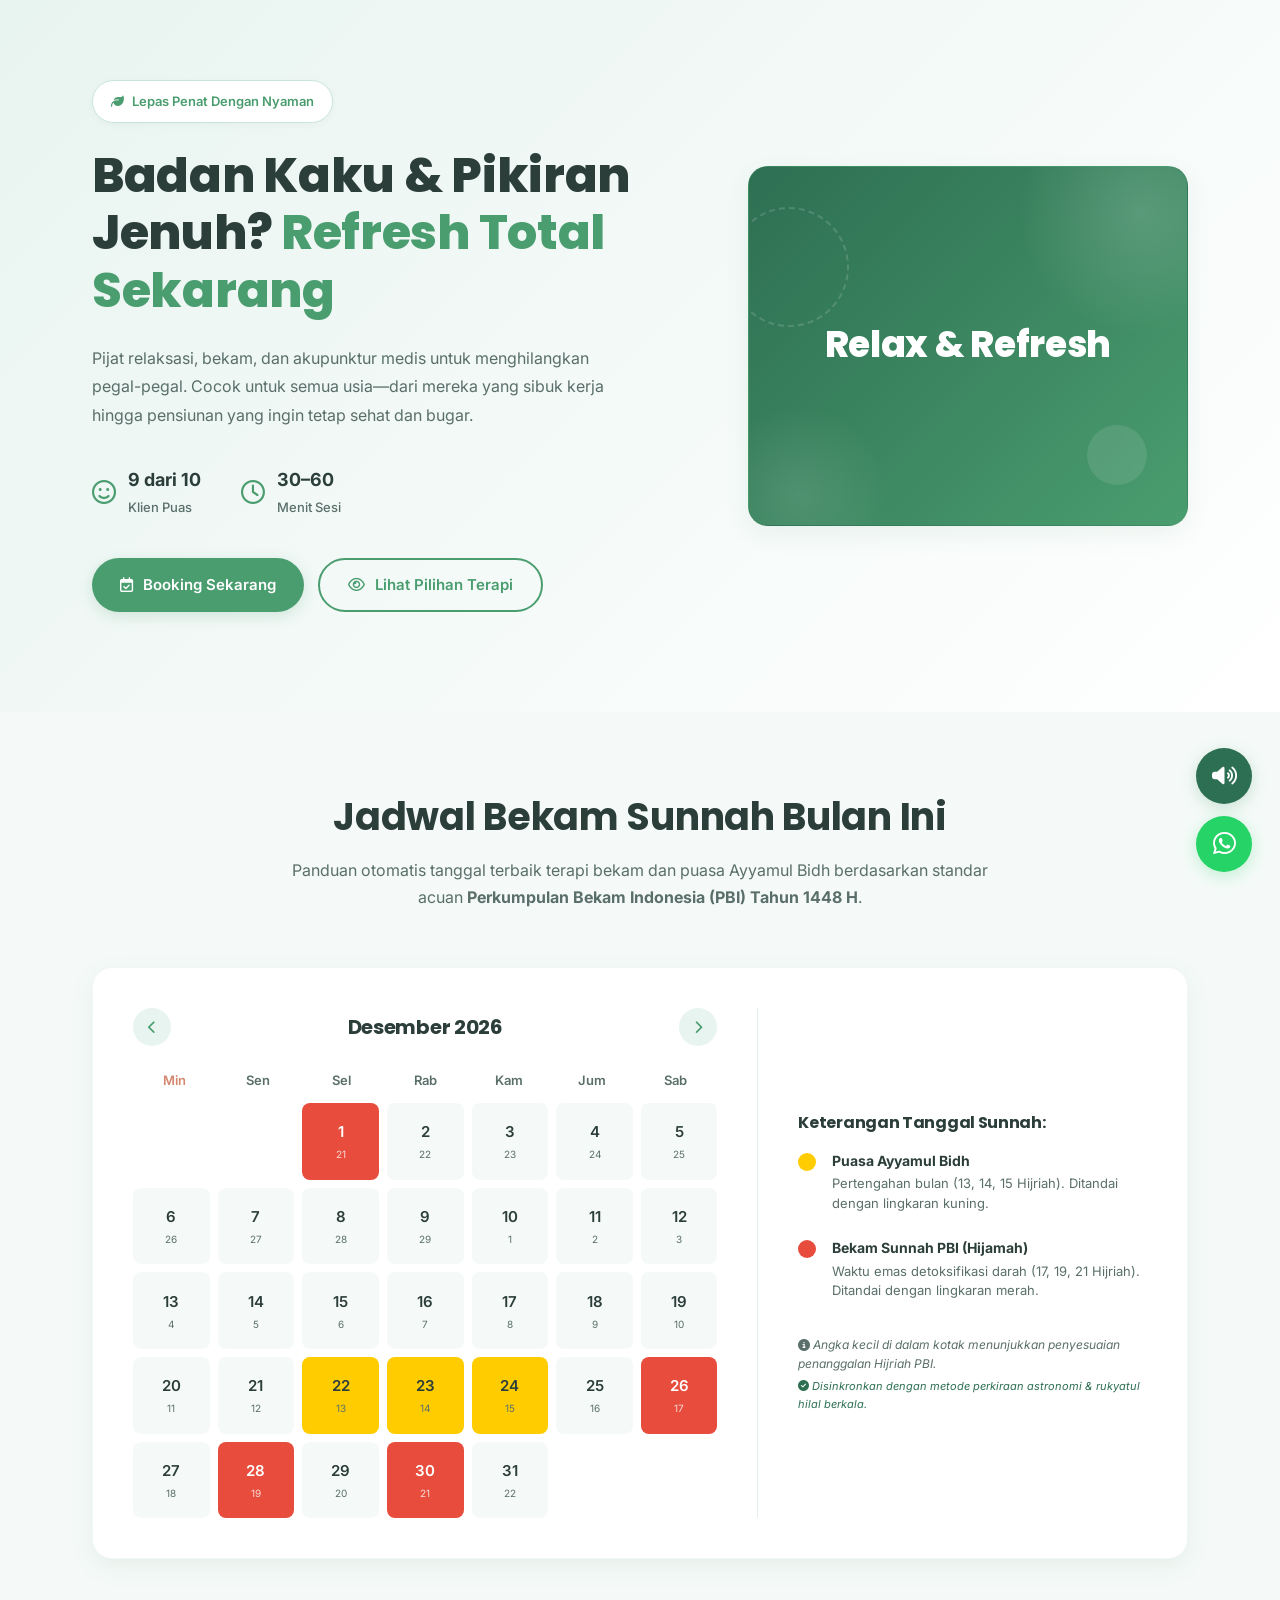
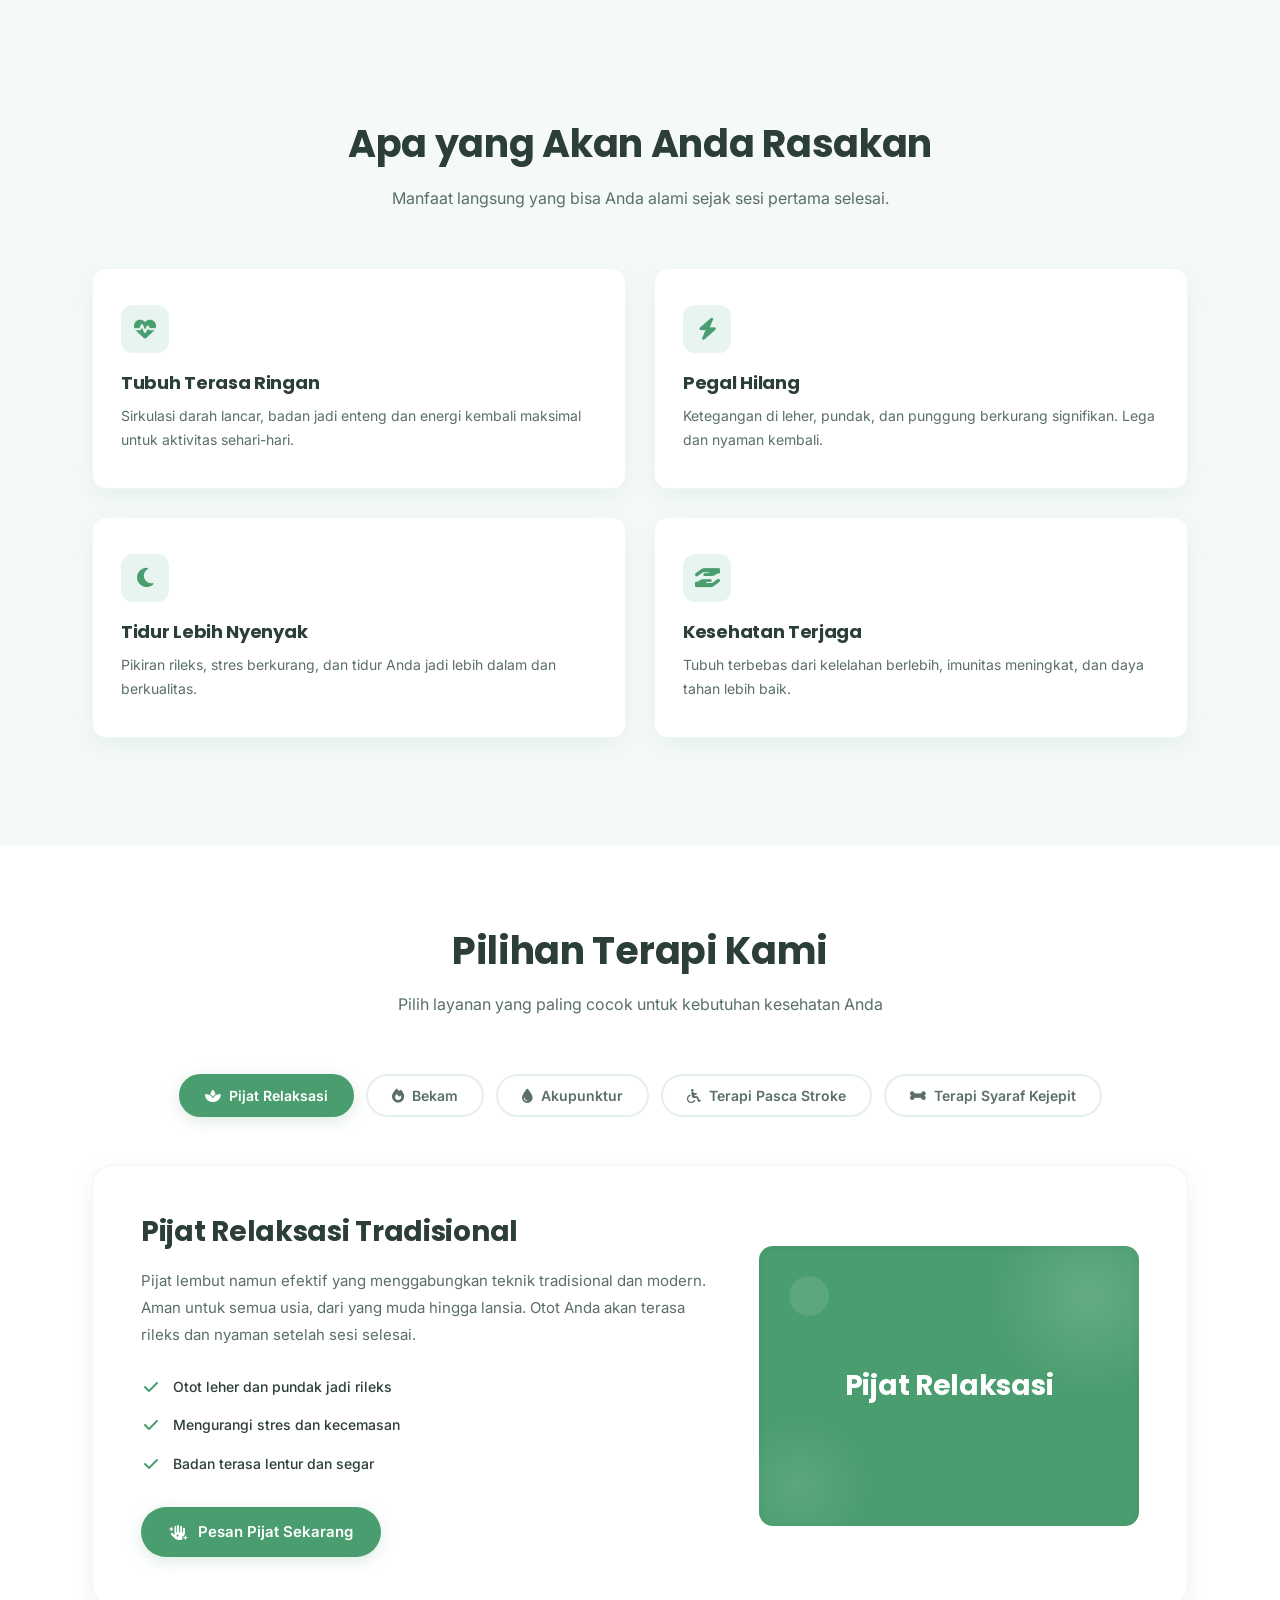
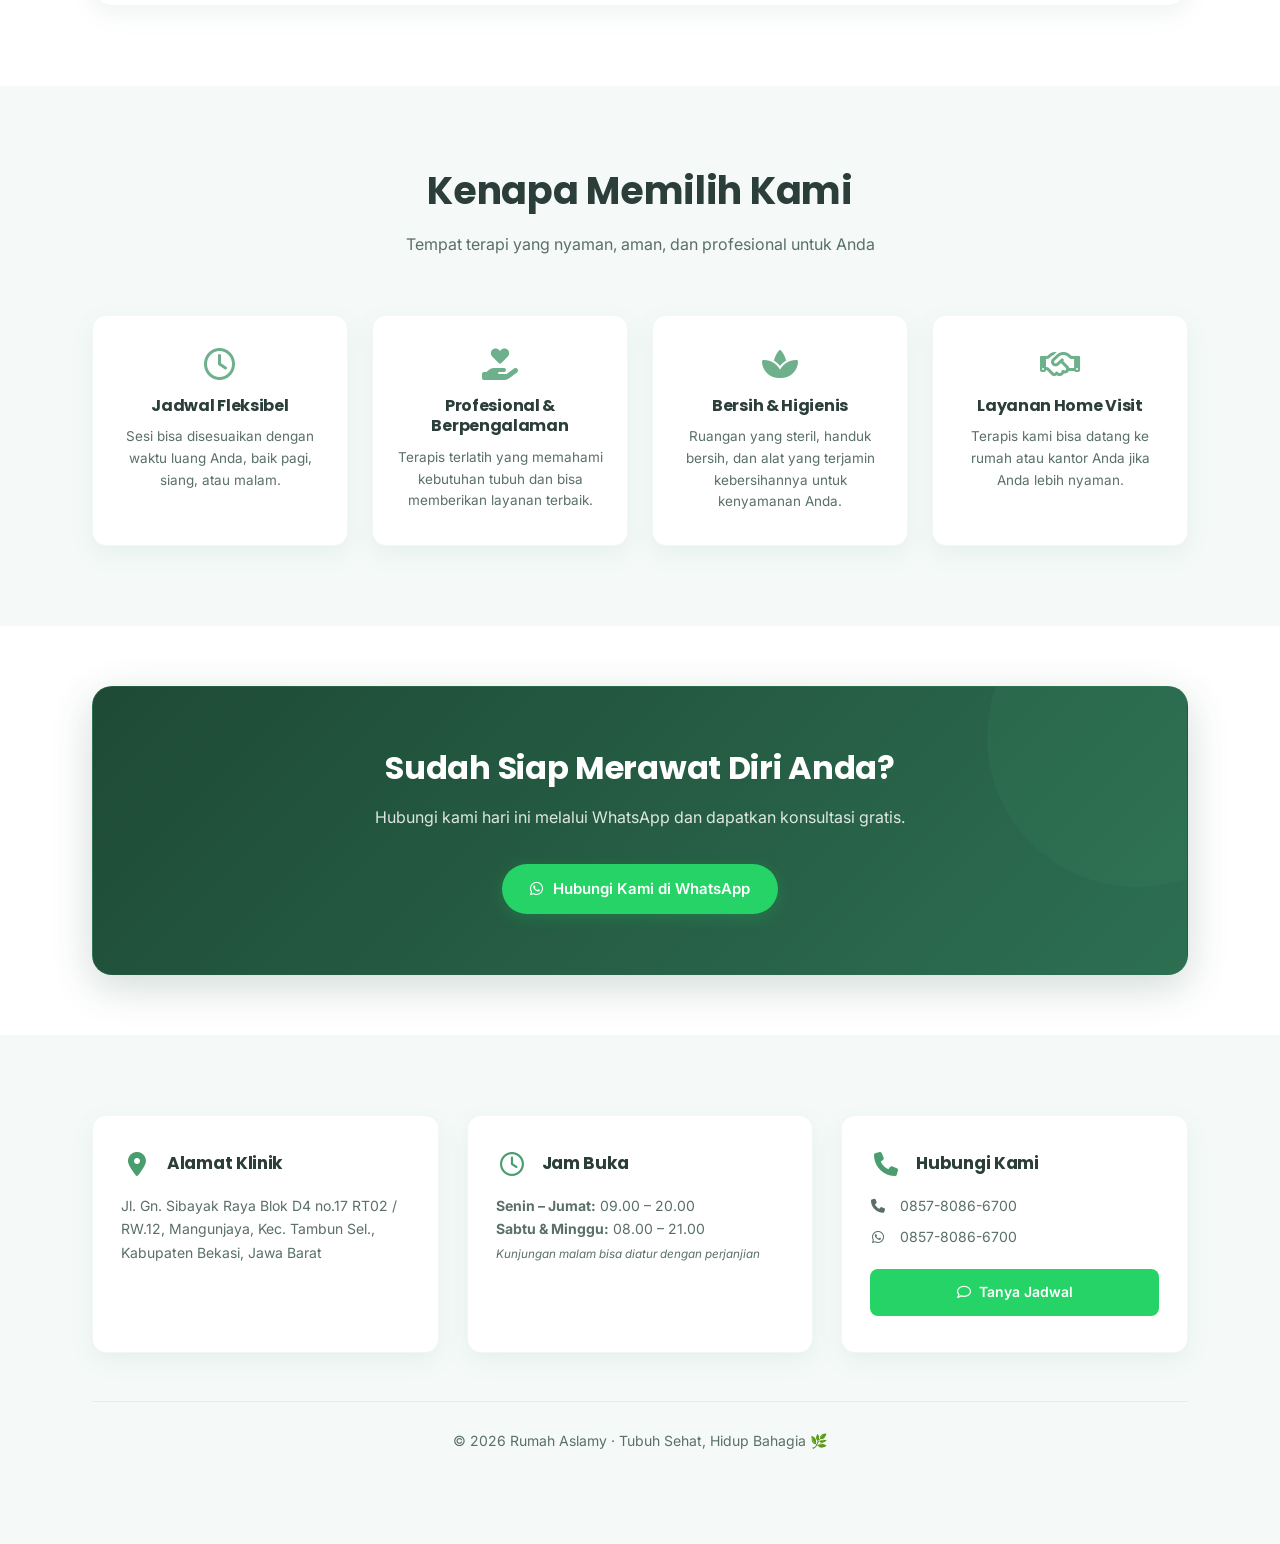
==== home.html @ 6a012b53 "Commit" ====
<!DOCTYPE html>
<html lang="id">
<head>
    <meta charset="UTF-8" />
    <meta name="viewport" content="width=device-width, initial-scale=1.0" />
    <title>Rumah Aslamy</title>
    <link rel="icon" type="image/jpeg" href="image.jpg" sizes="192x192">
    
    <!-- Google Fonts & Font Awesome -->
    <link rel="preconnect" href="https://fonts.googleapis.com" />
    <link rel="preconnect" href="https://fonts.gstatic.com" crossorigin />
    <link href="https://fonts.googleapis.com/css2?family=Inter:wght@300;400;500;600;700&family=Poppins:wght@600;700;800&display=swap" rel="stylesheet" />
    <link rel="stylesheet" href="https://cdnjs.cloudflare.com/ajax/libs/font-awesome/6.4.0/css/all.min.css" />
    
    <!-- Custom CSS -->
    <link rel="stylesheet" href="style.css" />
</head>
<body>

    <!-- ======== HERO ======== -->
    <section class="hero">
        <div class="container hero-grid">
            <div class="hero-content">
                <div class="hero-badge">
                    <i class="fa-solid fa-leaf"></i> Lepas Penat Dengan Nyaman
                </div>
                <h1>Badan Kaku & Pikiran Jenuh? <span>Refresh Total Sekarang</span></h1>
                <p>Pijat relaksasi, bekam, dan akupunktur medis untuk menghilangkan pegal-pegal. Cocok untuk semua usia—dari mereka yang sibuk kerja hingga pensiunan yang ingin tetap sehat dan bugar.</p>

                <div class="hero-stats">
                    <div class="stat-item">
                        <i class="fa-regular fa-face-smile"></i>
                        <div class="stat-text"><strong>9 dari 10</strong> Klien Puas</div>
                    </div>
                    <div class="stat-item">
                        <i class="fa-regular fa-clock"></i>
                        <div class="stat-text"><strong>30–60</strong> Menit Sesi</div>
                    </div>
                </div>

                <div class="hero-actions">
                    <a href="#booking" class="btn btn-primary"><i class="fa-regular fa-calendar-check"></i> Booking Sekarang</a>
                    <a href="#terapi" class="btn btn-outline"><i class="fa-regular fa-eye"></i> Lihat Pilihan Terapi</a>
                </div>
            </div>
            <div class="hero-visual">
                <!-- Corak Bulatan Mulus Animated -->
                <div class="circle-decor circle-1"></div>
                <div class="circle-decor circle-2"></div>
                <div class="circle-decor circle-3"></div>
                <div class="circle-decor circle-4"></div>
                
                <h3>Relax & Refresh</h3>
            </div>
        </div>
    </section>

    <!-- ======== JADWAL BEKAM SUNNAH (RESMI PBI) ======== -->
    <section class="section-padding section-light" id="jadwal-bekam">
        <div class="container">
            <div class="section-header">
                <h2>Jadwal Bekam Sunnah Bulan Ini</h2>
                <p>Panduan otomatis tanggal terbaik terapi bekam dan puasa Ayyamul Bidh berdasarkan standar acuan <strong>Perkumpulan Bekam Indonesia (PBI) Tahun 1448 H</strong>.</p>
            </div>
            
            <div class="calendar-wrapper">
                <!-- Box Kalender -->
                <div class="calendar-card">
                    <div class="calendar-header">
                        <button id="prev-month" class="calendar-btn"><i class="fa-solid fa-chevron-left"></i></button>
                        <h3 id="calendar-month-year">Januari 2026</h3>
                        <button id="next-month" class="calendar-btn"><i class="fa-solid fa-chevron-right"></i></button>
                    </div>
                    <div class="calendar-weekdays">
                        <div>Min</div><div>Sen</div><div>Sel</div><div>Rab</div><div>Kam</div><div>Jum</div><div>Sab</div>
                    </div>
                    <div class="calendar-days" id="calendar-days-grid"></div>
                </div>

                <!-- Box Keterangan / Legenda -->
                <div class="calendar-legend">
                    <h4>Keterangan Tanggal Sunnah:</h4>
                    <div class="legend-item">
                        <span class="dot dot-puasa"></span>
                        <div>
                            <strong>Puasa Ayyamul Bidh</strong>
                            <p>Pertengahan bulan (13, 14, 15 Hijriah). Ditandai dengan lingkaran kuning.</p>
                        </div>
                    </div>
                    <div class="legend-item">
                        <span class="dot dot-bekam"></span>
                        <div>
                            <strong>Bekam Sunnah PBI (Hijamah)</strong>
                            <p>Waktu emas detoksifikasi darah (17, 19, 21 Hijriah). Ditandai dengan lingkaran merah.</p>
                        </div>
                    </div>
                    <div class="legend-note">
                        <p><i class="fa-solid fa-info-circle"></i> Angka kecil di dalam kotak menunjukkan penyesuaian penanggalan Hijriah PBI.</p>
                        <p style="margin-top: 5px; font-size: 11px; color: var(--green-dark);"><i class="fa-solid fa-circle-check"></i> Disinkronkan dengan metode perkiraan astronomi & rukyatul hilal berkala.</p>
                    </div>
                </div>
            </div>
        </div>
    </section>

    <!-- ======== MANFAAT ======== -->
    <section class="section-padding section-light">
        <div class="container">
            <div class="section-header">
                <h2>Apa yang Akan Anda Rasakan</h2>
                <p>Manfaat langsung yang bisa Anda alami sejak sesi pertama selesai.</p>
            </div>

            <div class="manfaat-grid">
                <div class="manfaat-card">
                    <div class="manfaat-icon"><i class="fa-solid fa-heart-pulse"></i></div>
                    <h3>Tubuh Terasa Ringan</h3>
                    <p>Sirkulasi darah lancar, badan jadi enteng dan energi kembali maksimal untuk aktivitas sehari-hari.</p>
                </div>
                <div class="manfaat-card">
                    <div class="manfaat-icon"><i class="fa-solid fa-bolt"></i></div>
                    <h3>Pegal Hilang</h3>
                    <p>Ketegangan di leher, pundak, dan punggung berkurang signifikan. Lega dan nyaman kembali.</p>
                </div>
                <div class="manfaat-card">
                    <div class="manfaat-icon"><i class="fa-solid fa-moon"></i></div>
                    <h3>Tidur Lebih Nyenyak</h3>
                    <p>Pikiran rileks, stres berkurang, dan tidur Anda jadi lebih dalam dan berkualitas.</p>
                </div>
                <div class="manfaat-card">
                    <div class="manfaat-icon"><i class="fa-solid fa-hand-holding-hand"></i></div>
                    <h3>Kesehatan Terjaga</h3>
                    <p>Tubuh terbebas dari kelelahan berlebih, imunitas meningkat, dan daya tahan lebih baik.</p>
                </div>
            </div>
        </div>
    </section>

    <!-- ======== TERAPI ANDALAN ======== -->
    <section class="section-padding" id="terapi">
        <div class="container">
            <div class="section-header">
                <h2>Pilihan Terapi Kami</h2>
                <p>Pilih layanan yang paling cocok untuk kebutuhan kesehatan Anda</p>
            </div>

            <div class="terapi-tabs">
                <button class="tab-btn active" onclick="switchTab('pijat', this)"><i class="fa-solid fa-spa"></i> Pijat Relaksasi</button>
                <button class="tab-btn" onclick="switchTab('bekam', this)"><i class="fa-solid fa-fire"></i> Bekam</button>
                <button class="tab-btn" onclick="switchTab('akupunktur', this)"><i class="fa-solid fa-droplet"></i> Akupunktur</button>
                <button class="tab-btn" onclick="switchTab('stroke', this)"><i class="fa-solid fa-wheelchair"></i> Terapi Pasca Stroke</button>
                <button class="tab-btn" onclick="switchTab('syaraf', this)"><i class="fa-solid fa-bone"></i> Terapi Syaraf Kejepit</button>
            </div>

            <div class="terapi-display">
                <div class="terapi-info">
                    <h3 id="tab-title">Pijat Relaksasi Tradisional</h3>
                    <p id="tab-desc">Pijat lembut namun efektif yang menggabungkan teknik tradisional dan modern. Aman untuk semua usia, dari yang muda hingga lansia. Otot Anda akan terasa rileks dan nyaman setelah sesi selesai.</p>
                    <ul class="terapi-list" id="tab-checklist"></ul>
                    <a href="#booking" class="btn btn-primary" id="tab-btn-action">
                        <i id="tab-btn-icon" class="fa-solid fa-hand-sparkles"></i>
                        <span id="tab-btn-text">Pesan Sesi Pijat</span>
                    </a>
                </div>
                <div class="terapi-visual-box" id="tab-visual-box">
                    <!-- Corak Bulatan Mulus Animated -->
                    <div class="circle-decor circle-1" style="width: 200px; height: 200px; top: -50px; right: -50px;"></div>
                    <div class="circle-decor circle-2" style="width: 140px; height: 140px; bottom: -30px; left: -30px;"></div>
                    <div class="circle-decor circle-4" style="width: 40px; height: 40px; top: 30px; left: 30px;"></div>
                    
                    <h4 id="tab-visual-text">Pijat Relaksasi</h4>
                </div>
            </div>
        </div>
    </section>

    <!-- ======== KENAPA WAJIB ======== -->
    <section class="section-padding section-light">
        <div class="container">
            <div class="section-header">
                <h2>Kenapa Memilih Kami</h2>
                <p>Tempat terapi yang nyaman, aman, dan profesional untuk Anda</p>
            </div>
            <div class="why-grid">
                <div class="why-card">
                    <i class="fa-regular fa-clock"></i>
                    <h4>Jadwal Fleksibel</h4>
                    <p>Sesi bisa disesuaikan dengan waktu luang Anda, baik pagi, siang, atau malam.</p>
                </div>
                <div class="why-card">
                    <i class="fa-solid fa-hand-holding-heart"></i>
                    <h4>Profesional & Berpengalaman</h4>
                    <p>Terapis terlatih yang memahami kebutuhan tubuh dan bisa memberikan layanan terbaik.</p>
                </div>
                <div class="why-card">
                    <i class="fa-solid fa-spa"></i>
                    <h4>Bersih & Higienis</h4>
                    <p>Ruangan yang steril, handuk bersih, dan alat yang terjamin kebersihannya untuk kenyamanan Anda.</p>
                </div>
                <div class="why-card">
                    <i class="fa-regular fa-handshake"></i>
                    <h4>Layanan Home Visit</h4>
                    <p>Terapis kami bisa datang ke rumah atau kantor Anda jika Anda lebih nyaman.</p>
                </div>
            </div>
        </div>
    </section>

    <!-- ======== CTA BANNER ======== -->
    <section class="cta-container-block" id="booking">
        <div class="container">
            <div class="cta-banner">
                <h2>Sudah Siap Merawat Diri Anda?</h2>
                <p>Hubungi kami hari ini melalui WhatsApp dan dapatkan konsultasi gratis.</p>
                <a href="https://wa.me/6285780866700" class="btn btn-whatsapp" target="_blank">
                    <i class="fa-brands fa-whatsapp"></i> Hubungi Kami di WhatsApp
                </a>
            </div>
        </div>
    </section>

    <!-- ======== INFO ======== -->
    <section class="info-section">
        <div class="container">
            <div class="info-grid">
                <div class="info-card">
                    <div class="info-card-header">
                        <i class="fa-solid fa-location-dot"></i>
                        <h4>Alamat Klinik</h4>
                    </div>
                    <p>Jl. Gn. Sibayak Raya Blok D4 no.17 RT02 / RW.12, Mangunjaya, Kec. Tambun Sel., Kabupaten Bekasi, Jawa Barat</p>
                </div>
                <div class="info-card">
                    <div class="info-card-header">
                        <i class="fa-regular fa-clock"></i>
                        <h4>Jam Buka</h4>
                    </div>
                    <p><strong>Senin – Jumat:</strong> 09.00 – 20.00<br /><strong>Sabtu & Minggu:</strong> 08.00 – 21.00<br /><small style="font-style: italic;">Kunjungan malam bisa diatur dengan perjanjian</small></p>
                </div>
                <div class="info-card">
                    <div class="info-card-header">
                        <i class="fa-solid fa-phone"></i>
                        <h4>Hubungi Kami</h4>
                    </div>
                    <div class="contact-list">
                        <p class="contact-item"><i class="fa-solid fa-phone"></i> 0857-8086-6700</p>
                        <p class="contact-item"><i class="fa-brands fa-whatsapp"></i> 0857-8086-6700</p>
                    </div>
                    <a href="https://wa.me/6285780866700" class="btn-chat-now" target="_blank">
                        <i class="fa-regular fa-comment"></i> Tanya Jadwal
                    </a>
                </div>
            </div>

            <audio id="spa-backsound" loop autoplay>
                <source src="backsound.mp3" type="audio/mpeg">
                <source src="https://assets.mixkit.co/active_storage/sfx/2568/2568-84.wav" type="audio/wav">
            </audio>

            <button id="music-toggle" class="floating-music playing" aria-label="Matikan Musik Relaksasi">
                <i class="fa-solid fa-volume-high"></i>
            </button>

            <div class="bottom-bar">
                <p>&copy; 2026 Rumah Aslamy · Tubuh Sehat, Hidup Bahagia 🌿</p>
            </div>
        </div>
    </section>

    <!-- Floating WA -->
    <a href="https://wa.me/6285780866700" class="floating-wa" target="_blank" aria-label="Chat WhatsApp">
        <i class="fa-brands fa-whatsapp"></i>
    </a>

    <!-- Custom JS -->
    <script src="script.js"></script>
</body>
</html>
---- style.css ----
/* ===================================================
   TEMA HIJAU NATURAL & SOFT - Rumah Therapy Aslamy
   =================================================== */

* {
    margin: 0;
    padding: 0;
    box-sizing: border-box;
}

:root {
    /* Warna Hijau Natural & Soft */
    --green-primary: #4a9d6f;
    --green-dark: #2d6f52;
    --green-darkest: #1e4a35;
    --green-light: #6fb896;
    --green-lighter: #9fc9b0;
    --green-pale: #c8e6d7;
    --green-bg-soft: #e8f4f0;
    --green-bg-card: #f5faf8;

    /* Netral Natural */
    --white: #ffffff;
    --text-dark: #2c3e3a;
    --text-muted: #5a6f6a;
    --text-light: #ffffff;

    /* Aksen */
    --accent-warm: #d4876e;
    --accent-gold: #c9a960;

    /* Layout */
    --max-width: 1160px;
    --radius-lg: 20px;
    --radius-md: 14px;
    --radius-sm: 8px;
    --shadow: 0 8px 24px rgba(45, 111, 82, 0.08);
    --shadow-hover: 0 12px 36px rgba(45, 111, 82, 0.12);
    --transition: all 0.3s cubic-bezier(0.4, 0, 0.2, 1);
}

body {
    font-family: 'Inter', sans-serif;
    background: var(--white);
    color: var(--text-dark);
    line-height: 1.6;
    -webkit-font-smoothing: antialiased;
    font-size: 15px;
}

h1, h2, h3, h4, h5, h6 {
    font-family: 'Poppins', sans-serif;
    letter-spacing: -0.3px;
    line-height: 1.3;
}

.container {
    width: 100%;
    max-width: var(--max-width);
    margin: 0 auto;
    padding: 0 32px;
}

.section-padding {
    padding: 80px 0;
}

/* --- Tombol Natural --- */
.btn {
    display: inline-flex;
    align-items: center;
    justify-content: center;
    gap: 10px;
    padding: 13px 28px;
    font-weight: 600;
    font-size: 15px;
    border-radius: 60px;
    text-decoration: none;
    transition: var(--transition);
    cursor: pointer;
    border: none;
    letter-spacing: 0px;
    font-family: 'Inter', sans-serif;
}

.btn-primary {
    background: var(--green-primary);
    color: var(--text-light);
    box-shadow: 0 4px 16px rgba(74, 157, 111, 0.20);
}
.btn-primary:hover {
    background: var(--green-dark);
    transform: translateY(-2px);
    box-shadow: 0 6px 24px rgba(74, 157, 111, 0.28);
}

.btn-outline {
    background: transparent;
    color: var(--green-primary);
    border: 2px solid var(--green-primary);
}
.btn-outline:hover {
    background: var(--green-bg-soft);
    transform: translateY(-2px);
}

.btn-whatsapp {
    background: #25D366;
    color: #fff;
    box-shadow: 0 4px 16px rgba(37, 211, 102, 0.20);
}
.btn-whatsapp:hover {
    background: #1ebe57;
    transform: translateY(-2px);
}

/* --- Section header --- */
.section-header {
    text-align: center;
    max-width: 700px;
    margin: 0 auto 56px auto;
}
.section-header h2 {
    font-size: 38px;
    font-weight: 700;
    color: var(--text-dark);
    margin-bottom: 16px;
}
.section-header p {
    color: var(--text-muted);
    font-size: 16px;
    font-weight: 400;
    line-height: 1.7;
}

/* ===================================================
   1. HERO
   =================================================== */
.hero {
    background: linear-gradient(135deg, var(--green-bg-soft) 0%, var(--white) 100%);
    padding: 80px 0 100px 0;
}

.hero-grid {
    display: grid;
    grid-template-columns: 1.15fr 0.85fr;
    gap: 60px;
    align-items: center;
}

.hero-badge {
    display: inline-flex;
    align-items: center;
    gap: 8px;
    background: var(--white);
    color: var(--green-primary);
    padding: 10px 18px;
    border-radius: 50px;
    font-size: 13px;
    font-weight: 600;
    margin-bottom: 24px;
    border: 1.5px solid var(--green-pale);
    box-shadow: 0 2px 8px rgba(0, 0, 0, 0.03);
}

.hero-content h1 {
    font-size: 48px;
    line-height: 1.2;
    color: var(--text-dark);
    font-weight: 800;
    margin-bottom: 24px;
}
.hero-content h1 span {
    color: var(--green-primary);
}

.hero-content p {
    font-size: 16px;
    color: var(--text-muted);
    margin-bottom: 36px;
    font-weight: 400;
    max-width: 540px;
    line-height: 1.8;
}

.hero-stats {
    display: flex;
    gap: 40px;
    margin-bottom: 40px;
}
.stat-item {
    display: flex;
    align-items: center;
    gap: 12px;
}
.stat-item i {
    color: var(--green-primary);
    font-size: 24px;
}
.stat-text {
    font-size: 13px;
    font-weight: 500;
    color: var(--text-muted);
}
.stat-text strong {
    display: block;
    font-size: 18px;
    color: var(--text-dark);
    font-weight: 700;
    margin-bottom: 2px;
}

.hero-actions {
    display: flex;
    gap: 14px;
    flex-wrap: wrap;
}

.hero-visual {
    background: linear-gradient(135deg, var(--green-dark) 0%, var(--green-primary) 100%);
    border-radius: var(--radius-lg);
    height: 360px;
    display: flex;
    align-items: center;
    justify-content: center;
    box-shadow: var(--shadow);
    border: 1px solid rgba(74, 157, 111, 0.15);
    transition: var(--transition);
    position: relative;
    overflow: hidden;
}

/* Decorative Circles */
.circle-decor {
    position: absolute;
    border-radius: 50%;
    z-index: 1;
}

.circle-1 {
    width: 250px;
    height: 250px;
    top: -80px;
    right: -80px;
    background: radial-gradient(circle, rgba(255,255,255,0.15) 0%, rgba(255,255,255,0) 70%);
    animation: float 6s ease-in-out infinite;
    pointer-events: none;
}

.circle-2 {
    width: 180px;
    height: 180px;
    bottom: -60px;
    left: -40px;
    background: radial-gradient(circle, rgba(255,255,255,0.1) 0%, rgba(255,255,255,0) 70%);
    animation: float 8s ease-in-out infinite reverse;
    pointer-events: none;
}

.circle-3 {
    width: 120px;
    height: 120px;
    top: 40px;
    left: -20px;
    border: 2px dashed rgba(255, 255, 255, 0.15);
    background: transparent;
    animation: spin 15s linear infinite;
    pointer-events: none;
}

.circle-4 {
    width: 60px;
    height: 60px;
    bottom: 40px;
    right: 40px;
    background: rgba(255, 255, 255, 0.1);
    backdrop-filter: blur(4px);
    animation: pulse 4s ease-in-out infinite;
    pointer-events: none;
}

@keyframes float {
    0% { transform: translateY(0) translateX(0); }
    50% { transform: translateY(-15px) translateX(10px); }
    100% { transform: translateY(0) translateX(0); }
}

@keyframes spin {
    100% { transform: rotate(360deg); }
}

@keyframes pulse {
    0% { transform: scale(1); opacity: 0.8; }
    50% { transform: scale(1.2); opacity: 0.4; }
    100% { transform: scale(1); opacity: 0.8; }
}

.hero-visual:hover {
    box-shadow: var(--shadow-hover);
    transform: translateY(-4px);
}
.hero-visual h3 {
    font-size: 36px;
    color: var(--text-light);
    font-weight: 800;
    position: relative;
    text-align: center;
    z-index: 2;
}

/* ===================================================
   2. MANFAAT
   =================================================== */
.section-light {
    background: var(--green-bg-card);
}

.manfaat-grid {
    display: grid;
    grid-template-columns: repeat(2, 1fr);
    gap: 28px;
    margin-bottom: 28px;
}

.manfaat-card {
    background: var(--white);
    padding: 36px 28px;
    border-radius: var(--radius-md);
    box-shadow: var(--shadow);
    border: 1px solid rgba(74, 157, 111, 0.08);
    transition: var(--transition);
}
.manfaat-card:hover {
    transform: translateY(-4px);
    box-shadow: var(--shadow-hover);
    border-color: var(--green-pale);
}

.manfaat-icon {
    width: 48px;
    height: 48px;
    background: var(--green-bg-soft);
    color: var(--green-primary);
    border-radius: 12px;
    margin-bottom: 18px;
    display: flex;
    align-items: center;
    justify-content: center;
    font-size: 22px;
    transition: var(--transition);
}
.manfaat-card:hover .manfaat-icon {
    background: var(--green-primary);
    color: #fff;
    transform: scale(1.08);
}

.manfaat-card h3 {
    font-size: 18px;
    color: var(--text-dark);
    margin-bottom: 10px;
    font-weight: 700;
}
.manfaat-card p {
    color: var(--text-muted);
    font-size: 14px;
    line-height: 1.7;
    font-weight: 400;
}

/* ===================================================
   3. TERAPI ANDALAN
   =================================================== */
.terapi-tabs {
    display: flex;
    justify-content: center;
    gap: 12px;
    margin-bottom: 48px;
    flex-wrap: wrap;
}

.tab-btn {
    background: var(--white);
    border: 2px solid rgba(74, 157, 111, 0.15);
    padding: 11px 24px;
    border-radius: 50px;
    font-family: 'Inter', sans-serif;
    font-weight: 600;
    font-size: 14px;
    color: var(--text-muted);
    cursor: pointer;
    display: flex;
    align-items: center;
    gap: 8px;
    transition: var(--transition);
}
.tab-btn:hover {
    background: var(--green-bg-soft);
    border-color: var(--green-primary);
    color: var(--green-primary);
}
.tab-btn.active {
    background: var(--green-primary);
    color: #fff;
    border-color: var(--green-primary);
    box-shadow: 0 4px 16px rgba(74, 157, 111, 0.20);
}

.terapi-display {
    background: var(--white);
    border-radius: var(--radius-lg);
    padding: 48px;
    box-shadow: var(--shadow);
    display: grid;
    grid-template-columns: 1.2fr 0.8fr;
    gap: 48px;
    align-items: center;
    border: 1px solid rgba(74, 157, 111, 0.08);
}

.terapi-info h3 {
    font-size: 28px;
    color: var(--text-dark);
    margin-bottom: 16px;
    font-weight: 700;
}
.terapi-info p {
    color: var(--text-muted);
    font-size: 15px;
    margin-bottom: 28px;
    line-height: 1.8;
}

.terapi-list {
    list-style: none;
    margin-bottom: 32px;
}
.terapi-list li {
    font-size: 14px;
    font-weight: 500;
    margin-bottom: 16px;
    display: flex;
    align-items: center;
    gap: 12px;
    color: var(--text-dark);
}
.terapi-list li i {
    color: var(--green-primary);
    font-size: 16px;
    width: 20px;
    text-align: center;
}

.terapi-visual-box {
    background: var(--green-primary);
    border-radius: var(--radius-md);
    height: 280px;
    display: flex;
    align-items: center;
    justify-content: center;
    transition: var(--transition);
    box-shadow: inset 0 2px 8px rgba(0, 0, 0, 0.05);
    position: relative;
    overflow: hidden;
}
.terapi-visual-box h4 {
    font-size: 28px;
    font-weight: 700;
    color: var(--text-light);
    position: relative;
    z-index: 2;
}

/* ===================================================
   4. KENAPA WAJIB
   =================================================== */
.why-grid {
    display: grid;
    grid-template-columns: repeat(4, 1fr);
    gap: 24px;
}

.why-card {
    background: var(--white);
    padding: 32px 24px;
    border-radius: var(--radius-md);
    box-shadow: var(--shadow);
    text-align: center;
    border: 1px solid rgba(74, 157, 111, 0.08);
    transition: var(--transition);
}
.why-card:hover {
    transform: translateY(-4px);
    box-shadow: var(--shadow-hover);
    border-color: var(--green-pale);
}
.why-card i {
    font-size: 32px;
    color: var(--green-primary);
    margin-bottom: 16px;
    display: inline-block;
    opacity: 0.8;
}
.why-card h4 {
    font-size: 16px;
    color: var(--text-dark);
    font-weight: 700;
    margin-bottom: 10px;
}
.why-card p {
    color: var(--text-muted);
    font-size: 13.5px;
    line-height: 1.6;
    font-weight: 400;
}

/* ===================================================
   5. CTA BANNER
   =================================================== */
.cta-container-block {
    padding: 60px 0;
}

.cta-banner {
    background: linear-gradient(135deg, var(--green-darkest) 0%, var(--green-dark) 100%);
    color: var(--text-light);
    border-radius: var(--radius-lg);
    padding: 60px 48px;
    text-align: center;
    box-shadow: 0 12px 40px rgba(30, 74, 53, 0.20);
    position: relative;
    overflow: hidden;
    border: 1px solid rgba(74, 157, 111, 0.15);
}
.cta-banner::before {
    content: '';
    position: absolute;
    top: -100px;
    right: -100px;
    width: 300px;
    height: 300px;
    background: rgba(74, 157, 111, 0.10);
    border-radius: 50%;
    pointer-events: none;
}
.cta-banner h2 {
    font-size: 32px;
    font-weight: 700;
    margin-bottom: 16px;
    position: relative;
}
.cta-banner p {
    color: rgba(255, 255, 255, 0.85);
    max-width: 560px;
    margin: 0 auto 32px auto;
    font-size: 16px;
    position: relative;
    line-height: 1.7;
}

/* ===================================================
   6. INFO & FOOTER
   =================================================== */
.info-section {
    background: var(--green-bg-card);
    padding: 80px 0;
}

.info-grid {
    display: grid;
    grid-template-columns: repeat(3, 1fr);
    gap: 28px;
    margin-bottom: 48px;
}

.info-card {
    background: var(--white);
    padding: 36px 28px;
    border-radius: var(--radius-md);
    box-shadow: var(--shadow);
    border: 1px solid rgba(74, 157, 111, 0.08);
    transition: var(--transition);
}
.info-card:hover {
    box-shadow: var(--shadow-hover);
    transform: translateY(-2px);
}

.info-card-header {
    display: flex;
    align-items: center;
    gap: 14px;
    margin-bottom: 18px;
}
.info-card-header i {
    font-size: 24px;
    color: var(--green-primary);
    width: 32px;
    text-align: center;
}
.info-card-header h4 {
    font-size: 17px;
    color: var(--text-dark);
    font-weight: 700;
}
.info-card p {
    color: var(--text-muted);
    font-size: 14px;
    line-height: 1.7;
    font-weight: 400;
}

.contact-list {
    margin-bottom: 20px;
}
.contact-item {
    display: block;
    font-size: 14px;
    font-weight: 500;
    color: var(--text-dark);
    margin-bottom: 8px;
}
.contact-item i {
    margin-right: 10px;
    font-size: 14px;
    width: 16px;
    text-align: center;
}

.btn-chat-now {
    background: #25D366;
    color: #fff;
    width: 100%;
    padding: 12px;
    font-size: 14px;
    font-weight: 600;
    border-radius: var(--radius-sm);
    border: none;
    transition: var(--transition);
    display: inline-flex;
    align-items: center;
    justify-content: center;
    gap: 8px;
    text-decoration: none;
}
.btn-chat-now:hover {
    background: #1ebe57;
    transform: translateY(-2px);
}

.bottom-bar {
    text-align: center;
    padding: 28px 0 12px;
    border-top: 1px solid rgba(74, 157, 111, 0.10);
    font-size: 14px;
    color: var(--text-muted);
    font-weight: 400;
}

/* Floating Elements */
.floating-wa {
    position: fixed;
    bottom: 28px;
    right: 28px;
    background: #25D366;
    color: #fff;
    width: 56px;
    height: 56px;
    border-radius: 50%;
    display: flex;
    align-items: center;
    justify-content: center;
    font-size: 26px;
    box-shadow: 0 4px 16px rgba(37, 211, 102, 0.25);
    z-index: 999;
    text-decoration: none;
    transition: var(--transition);
}
.floating-wa:hover {
    transform: scale(1.1);
    box-shadow: 0 6px 24px rgba(37, 211, 102, 0.35);
}

.floating-music {
    position: fixed;
    bottom: 96px; 
    right: 28px;
    background: var(--green-primary);
    color: var(--white);
    width: 56px;
    height: 56px;
    border-radius: 50%;
    display: flex;
    align-items: center;
    justify-content: center;
    font-size: 20px;
    box-shadow: 0 4px 16px rgba(74, 157, 111, 0.25);
    z-index: 999;
    border: none;
    cursor: pointer;
    transition: var(--transition);
}
.floating-music:hover {
    transform: scale(1.1);
    background: var(--green-dark);
    box-shadow: 0 6px 24px rgba(45, 111, 82, 0.35);
}
.floating-music.playing {
    animation: pulse-music 2s infinite;
    background: var(--green-dark);
}

@keyframes pulse-music {
    0% { box-shadow: 0 0 0 0 rgba(74, 157, 111, 0.5); }
    70% { box-shadow: 0 0 0 15px rgba(74, 157, 111, 0); }
    100% { box-shadow: 0 0 0 0 rgba(74, 157, 111, 0); }
}

/* ===================================================
   8. STYLING KALENDER BEKAM DINAMIS
   =================================================== */
.calendar-wrapper {
    background: var(--white);
    border-radius: var(--radius-lg);
    padding: 40px;
    box-shadow: var(--shadow);
    border: 1px solid rgba(74, 157, 111, 0.08);
    display: grid;
    grid-template-columns: 1.2fr 0.8fr;
    gap: 40px;
    margin-top: 20px;
}

.calendar-header {
    display: flex;
    justify-content: space-between;
    align-items: center;
    margin-bottom: 24px;
}
.calendar-header h3 {
    font-size: 20px;
    font-weight: 700;
    color: var(--text-dark);
}

.calendar-btn {
    background: var(--green-bg-soft);
    color: var(--green-primary);
    border: none;
    width: 38px;
    height: 38px;
    border-radius: 50%;
    cursor: pointer;
    transition: var(--transition);
}
.calendar-btn:hover {
    background: var(--green-primary);
    color: var(--white);
}

.calendar-weekdays {
    display: grid;
    grid-template-columns: repeat(7, 1fr);
    text-align: center;
    font-weight: 600;
    color: var(--text-muted);
    font-size: 13px;
    margin-bottom: 12px;
}
.calendar-weekdays div:first-child {
    color: var(--accent-warm);
}

.calendar-days {
    display: grid;
    grid-template-columns: repeat(7, 1fr);
    gap: 8px;
}

.calendar-day-box {
    aspect-ratio: 1;
    display: flex;
    flex-direction: column;
    justify-content: center;
    align-items: center;
    border-radius: var(--radius-sm);
    font-size: 15px;
    font-weight: 600;
    background: var(--green-bg-card);
    color: var(--text-dark);
    position: relative;
    transition: var(--transition);
}
.calendar-day-box .hijri-num {
    font-size: 10px;
    font-weight: 400;
    color: var(--text-muted);
    margin-top: 2px;
}
.calendar-day-box.empty {
    background: transparent;
}

/* Penanda Warna Bulatan */
.calendar-day-box.status-puasa {
    background: #FFCC00 !important;
    color: #2c3e3a !important;
}
.calendar-day-box.status-puasa .hijri-num {
    color: #5a6f6a !important;
}

.calendar-day-box.status-bekam {
    background: #E74C3C !important;
    color: var(--white) !important;
}
.calendar-day-box.status-bekam .hijri-num {
    color: rgba(255, 255, 255, 0.8) !important;
}

/* Legenda Samping */
.calendar-legend {
    display: flex;
    flex-direction: column;
    gap: 24px;
    justify-content: center;
    border-left: 1px solid rgba(74, 157, 111, 0.15);
    padding-left: 40px;
}
.calendar-legend h4 {
    font-size: 16px;
    color: var(--text-dark);
    margin-bottom: -8px;
}

.legend-item {
    display: flex;
    gap: 16px;
    align-items: flex-start;
}
.legend-item .dot {
    width: 18px;
    height: 18px;
    border-radius: 50%;
    flex-shrink: 0;
    margin-top: 3px;
}
.dot-puasa { background: #FFCC00; }
.dot-bekam { background: #E74C3C; }

.legend-item strong {
    display: block;
    font-size: 14px;
    color: var(--text-dark);
    margin-bottom: 2px;
}
.legend-item p {
    font-size: 13px;
    color: var(--text-muted);
    line-height: 1.5;
}

.legend-note {
    font-size: 12px;
    font-style: italic;
    color: var(--text-muted);
    margin-top: 10px;
}


/* ===================================================
   9. MEDIA QUERIES (SISTEM RESPONSIF PENUH)
   =================================================== */

/* Laptop / Desktop Kecil (max-width: 1199px) */
@media (max-width: 1199px) {
    .container {
        padding: 0 28px;
    }
    .hero-content h1 {
        font-size: 42px;
    }
}

/* Tablet Landscape / Medium Screen (max-width: 992px) */
@media (max-width: 992px) {
    .hero-grid,
    .terapi-display {
        grid-template-columns: 1fr;
        gap: 40px;
        text-align: center;
    }
    .hero-content p {
        margin-left: auto;
        margin-right: auto;
    }
    .hero-stats,
    .hero-actions {
        justify-content: center;
    }
    .why-grid {
        grid-template-columns: repeat(2, 1fr);
    }
    .info-grid {
        grid-template-columns: repeat(2, 1fr);
    }
    .terapi-display {
        padding: 32px 24px;
    }
    
    /* Kalender Tablet */
    .calendar-wrapper {
        grid-template-columns: 1fr;
        gap: 32px;
        padding: 32px;
    }
    .calendar-legend {
        border-left: none;
        padding-left: 0;
        border-top: 1px solid rgba(74, 157, 111, 0.15);
        padding-top: 32px;
    }
}

/* Tablet Portrait (max-width: 768px) */
@media (max-width: 768px) {
    .container {
        padding: 0 24px;
    }
    .section-padding {
        padding: 60px 0;
    }
    .hero {
        padding: 60px 0 80px 0;
    }
    .hero-content h1 {
        font-size: 36px;
    }
    .section-header h2 {
        font-size: 32px;
    }
    .manfaat-grid {
        grid-template-columns: 1fr;
    }
    .terapi-tabs {
        gap: 8px;
    }
    .tab-btn {
        padding: 10px 16px;
        font-size: 13px;
    }
    .cta-banner {
        padding: 40px 24px;
    }
    .cta-banner h2 {
        font-size: 26px;
    }
    .hero-stats {
        flex-direction: column;
        align-items: center;
        gap: 20px;
    }
    .hero-actions {
        flex-direction: column;
        width: 100%;
    }
    .btn {
        width: 100%;
        justify-content: center;
    }
    
    /* Kalender Tablet Potrait */
    .calendar-wrapper {
        padding: 24px;
    }
}

/* HP / Mobile Smartphone (max-width: 480px) */
@media (max-width: 480px) {
    .container {
        padding: 0 16px;
    }
    .hero-visual {
        height: 240px;
    }
    .hero-visual h3 {
        font-size: 28px;
    }
    .hero-content h1 {
        font-size: 28px;
    }
    .section-header {
        margin-bottom: 36px;
    }
    .section-header h2 {
        font-size: 24px;
    }
    .section-header p {
        font-size: 14px;
    }
    .why-grid,
    .info-grid {
        grid-template-columns: 1fr;
    }
    .terapi-display {
        padding: 24px 16px;
    }
    .hero-badge {
        font-size: 12px;
    }
    
    /* Floating Buttons Mobile */
    .floating-wa {
        width: 50px;
        height: 50px;
        font-size: 24px;
        bottom: 20px;
        right: 20px;
    }
    .floating-music {
        width: 50px;
        height: 50px;
        font-size: 18px;
        bottom: 82px;
        right: 20px;
    }

    /* ---- OPTIMASI TOTAL KALENDER DI HP ---- */
    .calendar-wrapper {
        padding: 16px 12px; /* Perkecil padding kontainer utama */
        gap: 20px;
    }
    .calendar-header h3 {
        font-size: 18px; /* Kecilkan judul bulan */
    }
    .calendar-btn {
        width: 32px;
        height: 32px;
    }
    .calendar-weekdays {
        font-size: 11px; /* Perkecil nama hari */
        margin-bottom: 8px;
    }
    .calendar-days {
        gap: 4px; /* Perkecil jarak antar kotak agar muat 7 kolom */
    }
    .calendar-day-box {
        font-size: 13px; /* Ukuran angka masehi diperkecil */
        border-radius: 6px;
    }
    .calendar-day-box .hijri-num {
        font-size: 8.5px; /* Ukuran angka arab kecil di bawahnya agar tidak bertabrakan */
        margin-top: 1px;
    }
    .calendar-legend {
        padding-top: 20px;
        gap: 16px;
    }
    .calendar-legend h4 {
        font-size: 14px;
    }
    .legend-item p {
        font-size: 12px;
    }
}

/* HP Layar Sangat Kecil (max-width: 360px) */
@media (max-width: 360px) {
    .calendar-wrapper {
        padding: 12px 8px;
    }
    .calendar-days {
        gap: 3px;
    }
    .calendar-day-box {
        font-size: 12px;
    }
    .calendar-day-box .hijri-num {
        font-size: 8px;
    }
}
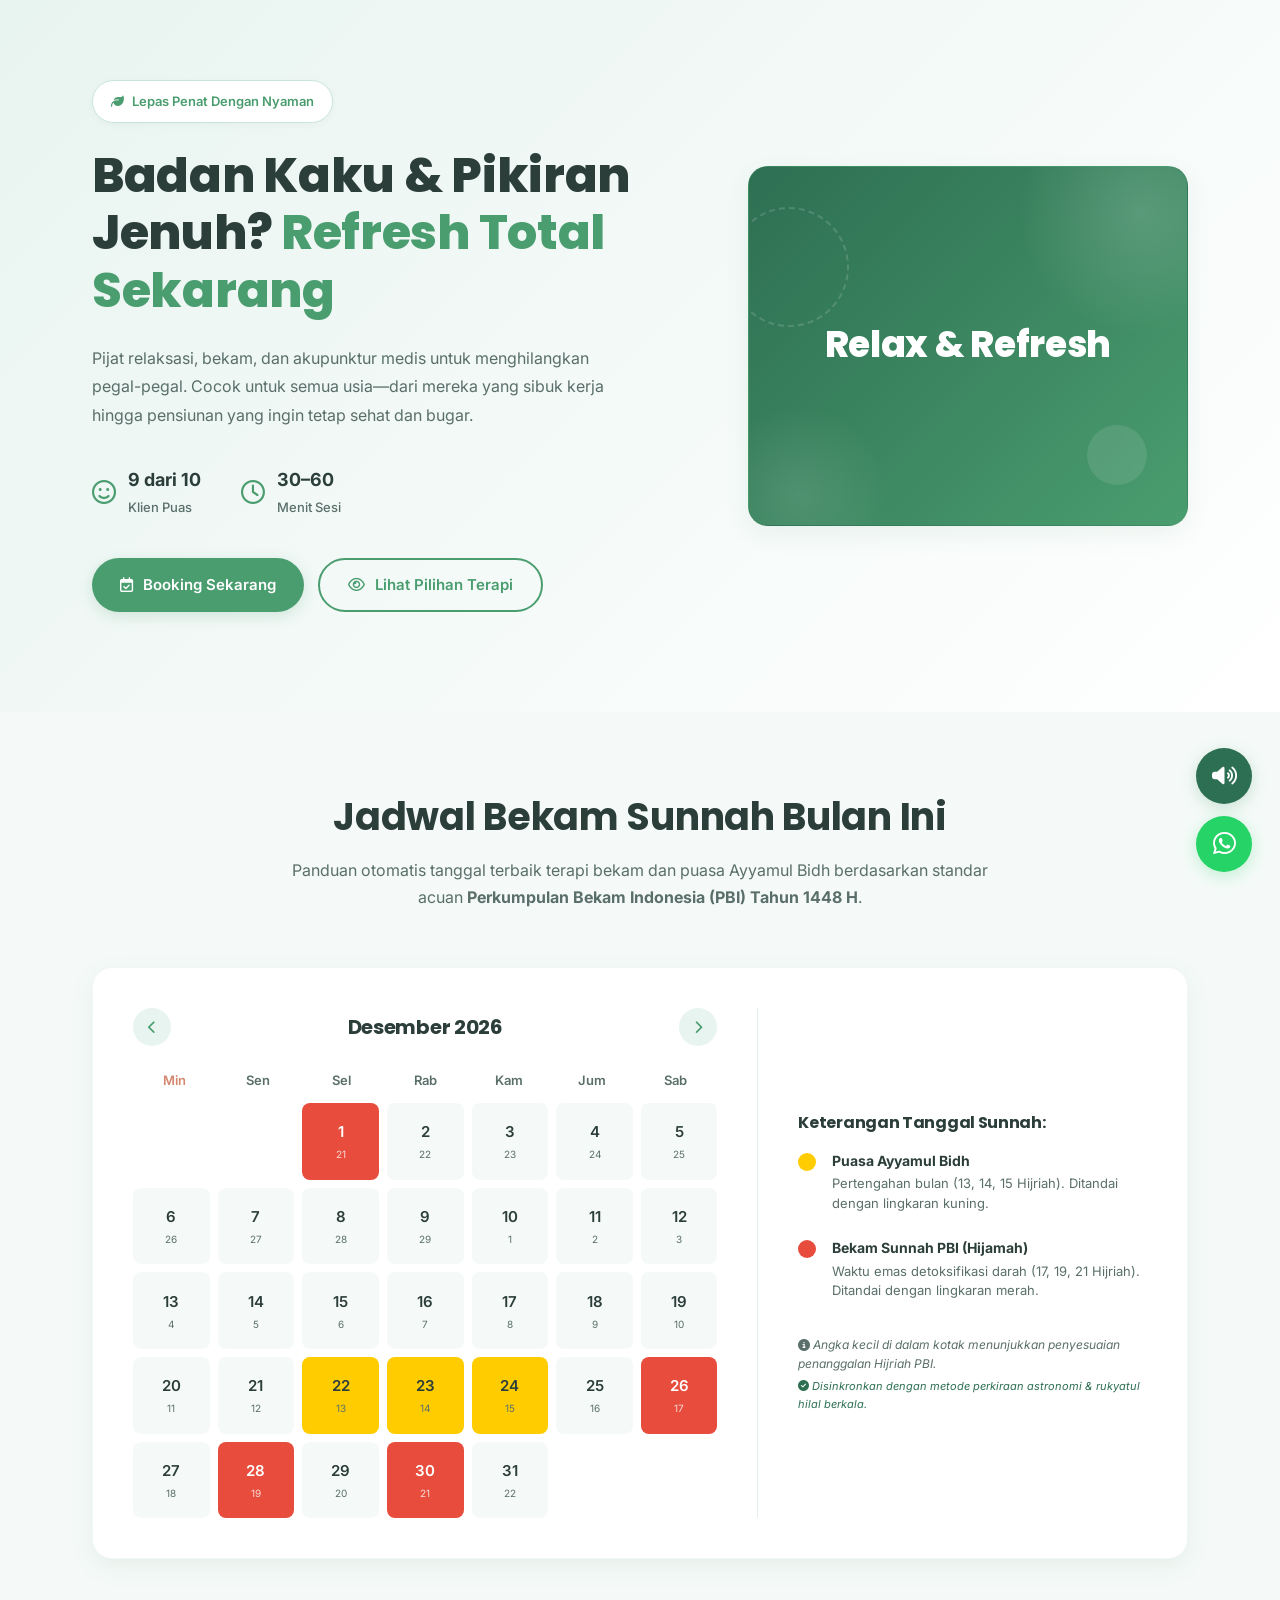
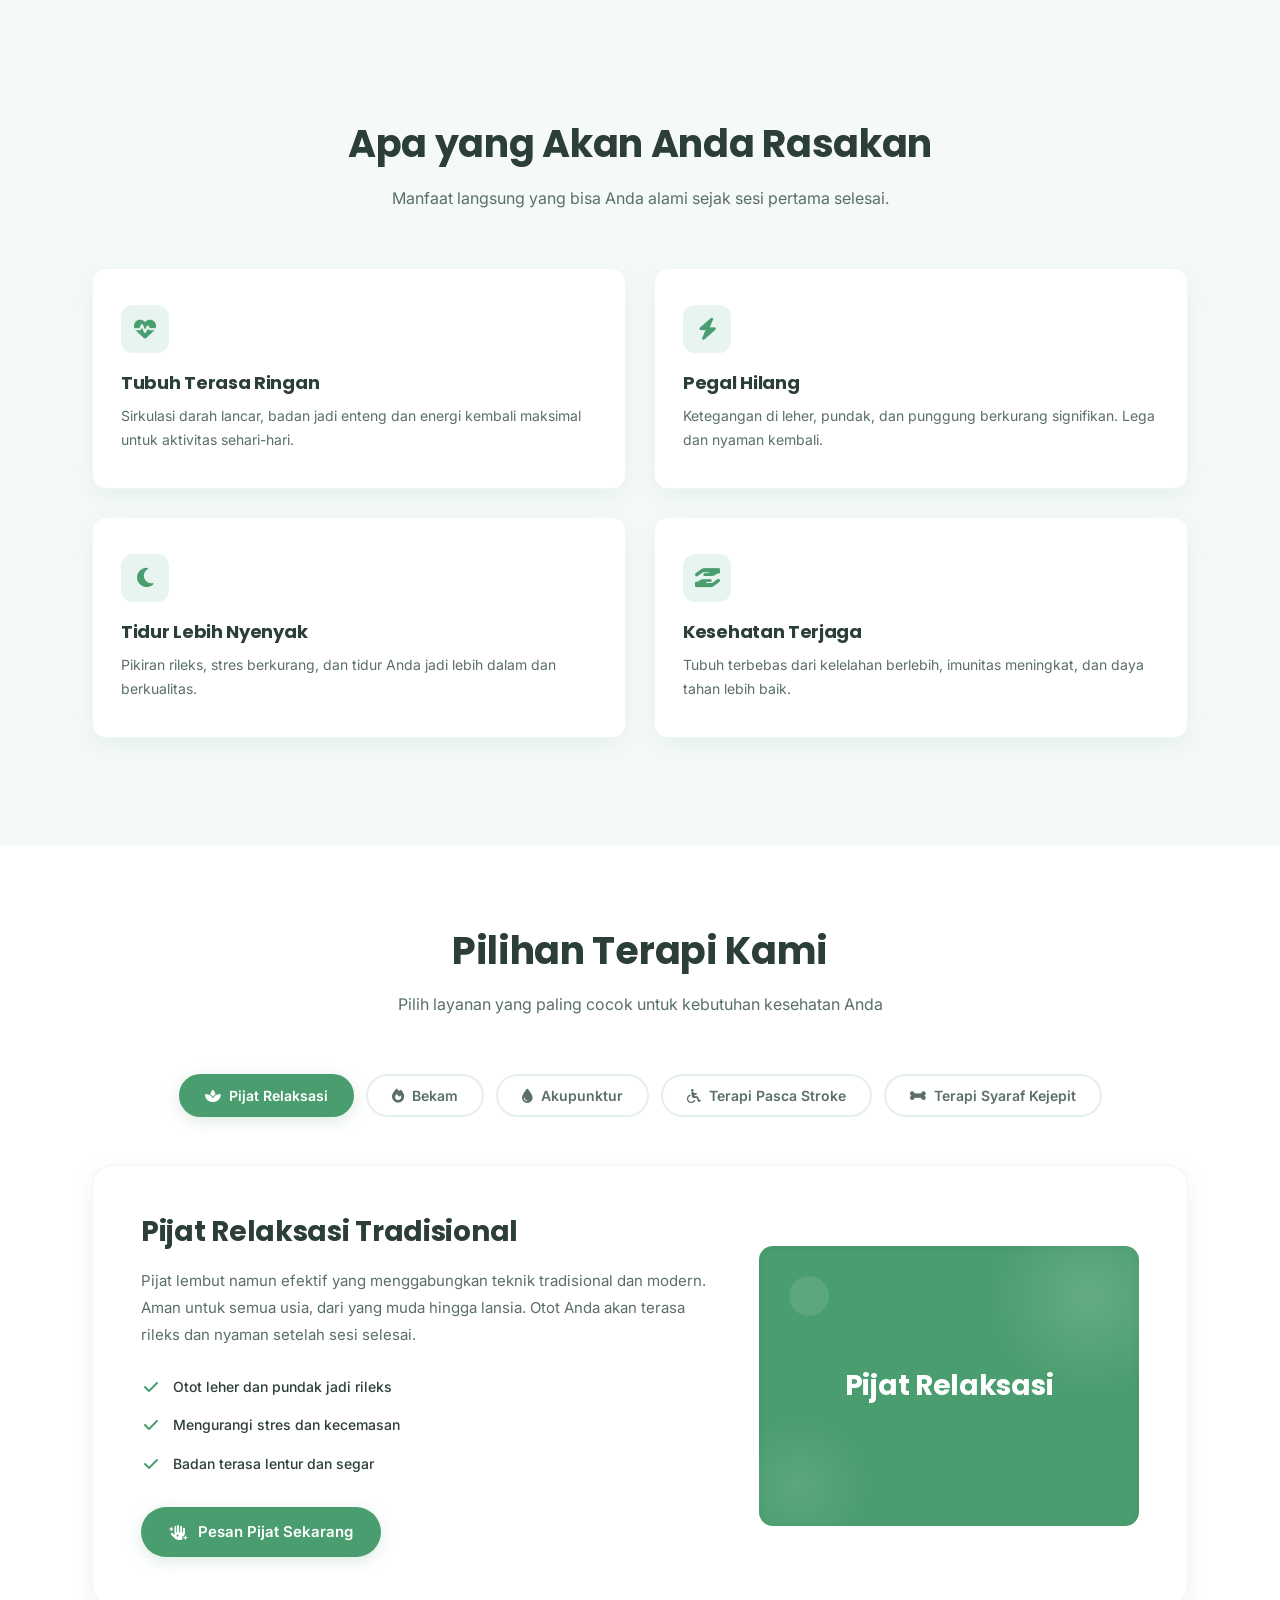
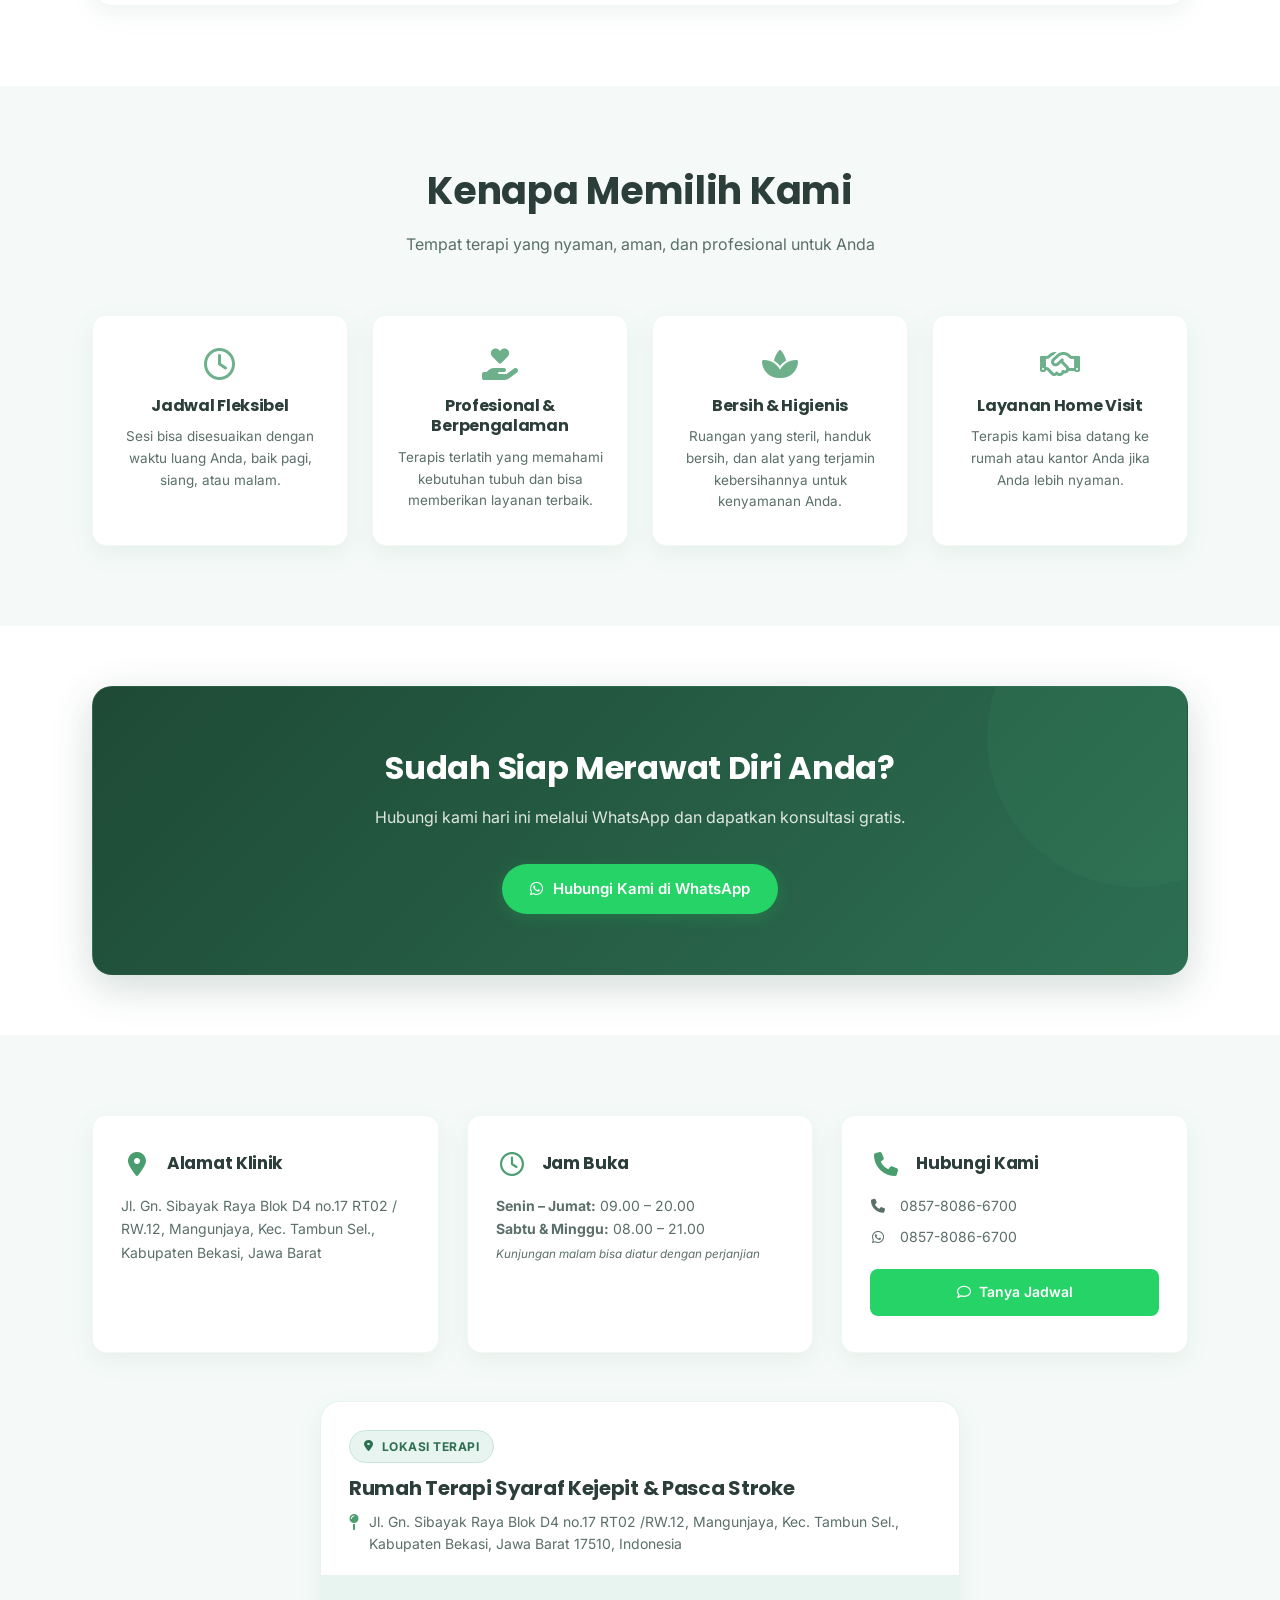
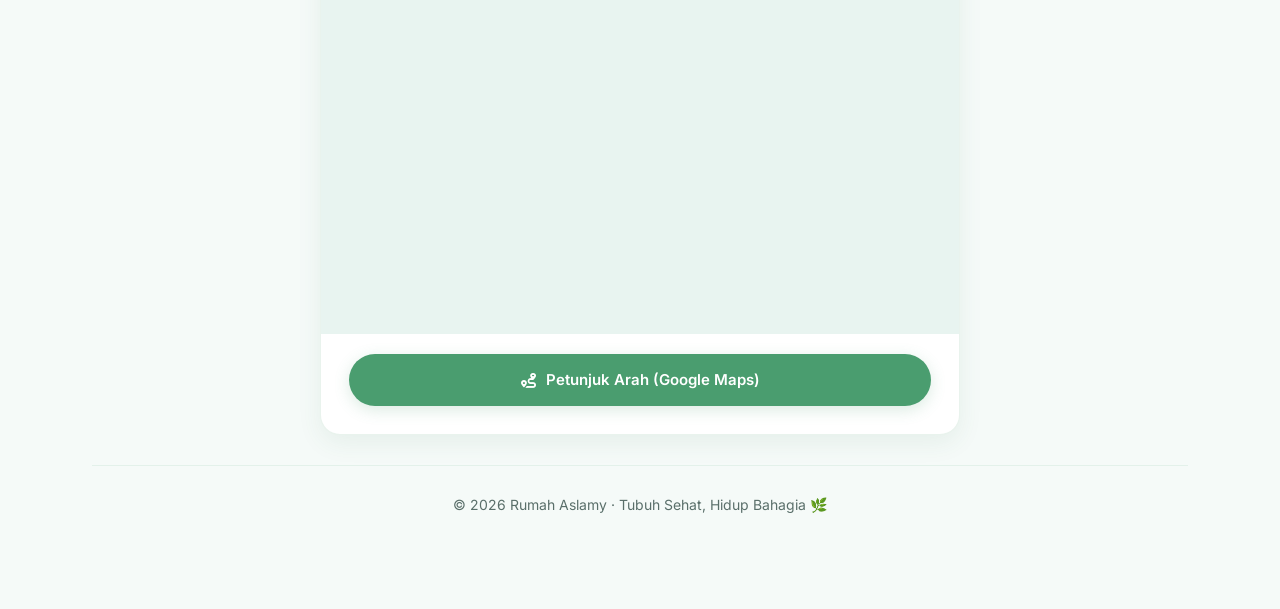
==== commit 83eda0ba: "Commit" ====
--- a/home.html
+++ b/home.html
@@ -252,6 +252,36 @@
                 </div>
             </div>
 
+            <div class="map-card">
+                <div class="map-card-header">
+                    <span class="map-badge">
+                        <i class="fa-solid fa-location-dot"></i> Lokasi Terapi
+                    </span>
+                    <h3 class="map-card-title">Rumah Terapi Syaraf Kejepit & Pasca Stroke</h3>
+                    <div class="map-address-box">
+                        <i class="fa-solid fa-map-pin"></i>
+                        <span>Jl. Gn. Sibayak Raya Blok D4 no.17 RT02 /RW.12, Mangunjaya, Kec. Tambun Sel., Kabupaten Bekasi, Jawa Barat 17510, Indonesia</span>
+                    </div>
+                </div>
+
+                <div class="map-responsive">
+                    <iframe 
+                        src="https://maps.google.com/maps?q=Rumah%20Terapi%20Syaraf%20kejepit%20dan%20Pasca%20Stroke%20Jl.%20Gn.%20Sibayak%20Raya%20Blok%20D4%20no.17%20RT02%20/RW.12,%20Mangunjaya,%20Kec.%20Tambun%20Sel.,%20Kabupaten%20Bekasi,%20Jawa%20Barat%2017510&t=&z=16&ie=UTF8&iwloc=&output=embed" 
+                        allowfullscreen="" 
+                        loading="lazy" 
+                        referrerpolicy="no-referrer-when-downgrade">
+                    </iframe>
+                </div>
+
+                <div class="map-card-footer">
+                    <a href="https://www.google.com/maps/search/?api=1&query=Rumah+Terapi+Syaraf+kejepit+dan+Pasca+Stroke+Jl.+Gn.+Sibayak+Raya+Blok+D4+no.17+RT02+/RW.12,+Mangunjaya,+Kec.+Tambun+Sel.,+Kabupaten+Bekasi,+Jawa+Barat+17510" 
+                       target="_blank" 
+                       class="btn-directions">
+                        <i class="fa-solid fa-route"></i> Petunjuk Arah (Google Maps)
+                    </a>
+                </div>
+            </div>
+
             <audio id="spa-backsound" loop autoplay>
                 <source src="backsound.mp3" type="audio/mpeg">
                 <source src="https://assets.mixkit.co/active_storage/sfx/2568/2568-84.wav" type="audio/wav">
--- a/style.css
+++ b/style.css
@@ -1078,4 +1078,120 @@
     .calendar-day-box .hijri-num {
         font-size: 8px;
     }
+}
+.map-card {
+    background: var(--white);
+    max-width: 640px;
+    margin: 40px auto 30px auto;
+    border-radius: var(--radius-lg);
+    overflow: hidden;
+    box-shadow: var(--shadow);
+    border: 1px solid rgba(74, 157, 111, 0.12);
+    transition: var(--transition);
+}
+
+.map-card:hover {
+    transform: translateY(-4px);
+    box-shadow: var(--shadow-hover);
+    border-color: var(--green-pale);
+}
+
+.map-card-header {
+    padding: 28px 28px 20px 28px;
+}
+
+.map-badge {
+    display: inline-flex;
+    align-items: center;
+    gap: 8px;
+    background: var(--green-bg-soft);
+    color: var(--green-dark);
+    font-size: 12px;
+    font-weight: 700;
+    padding: 6px 14px;
+    border-radius: 30px;
+    margin-bottom: 12px;
+    text-transform: uppercase;
+    letter-spacing: 0.5px;
+    border: 1px solid var(--green-pale);
+}
+
+.map-card-title {
+    font-size: 20px;
+    font-weight: 700;
+    color: var(--text-dark);
+    margin-bottom: 10px;
+}
+
+.map-address-box {
+    display: flex;
+    align-items: flex-start;
+    gap: 10px;
+    color: var(--text-muted);
+    font-size: 14px;
+    line-height: 1.6;
+}
+
+.map-address-box i {
+    color: var(--green-primary);
+    font-size: 16px;
+    margin-top: 3px;
+    flex-shrink: 0;
+}
+
+.map-responsive {
+    overflow: hidden;
+    padding-bottom: 56.25%; /* Rasio 16:9 */
+    position: relative;
+    height: 0;
+    background-color: var(--green-bg-soft);
+}
+
+.map-responsive iframe {
+    left: 0;
+    top: 0;
+    height: 100%;
+    width: 100%;
+    position: absolute;
+    border: 0;
+}
+
+.map-card-footer {
+    padding: 20px 28px 28px 28px;
+}
+
+.btn-directions {
+    display: inline-flex;
+    align-items: center;
+    justify-content: center;
+    gap: 10px;
+    width: 100%;
+    padding: 14px 20px;
+    background: var(--green-primary);
+    color: var(--white);
+    font-size: 15px;
+    font-weight: 600;
+    text-decoration: none;
+    border-radius: 60px;
+    box-shadow: 0 4px 16px rgba(74, 157, 111, 0.20);
+    transition: var(--transition);
+}
+
+.btn-directions:hover {
+    background: var(--green-dark);
+    transform: translateY(-2px);
+    box-shadow: 0 6px 24px rgba(74, 157, 111, 0.28);
+}
+
+/* Penyesuaian Responsif Tampilan HP */
+@media (max-width: 480px) {
+    .map-card-header {
+        padding: 20px 18px 16px 18px;
+    }
+    .map-card-title {
+        font-size: 18px;
+    }
+    .map-card-footer {
+        padding: 16px 18px 20px 18px;
+    }
 }
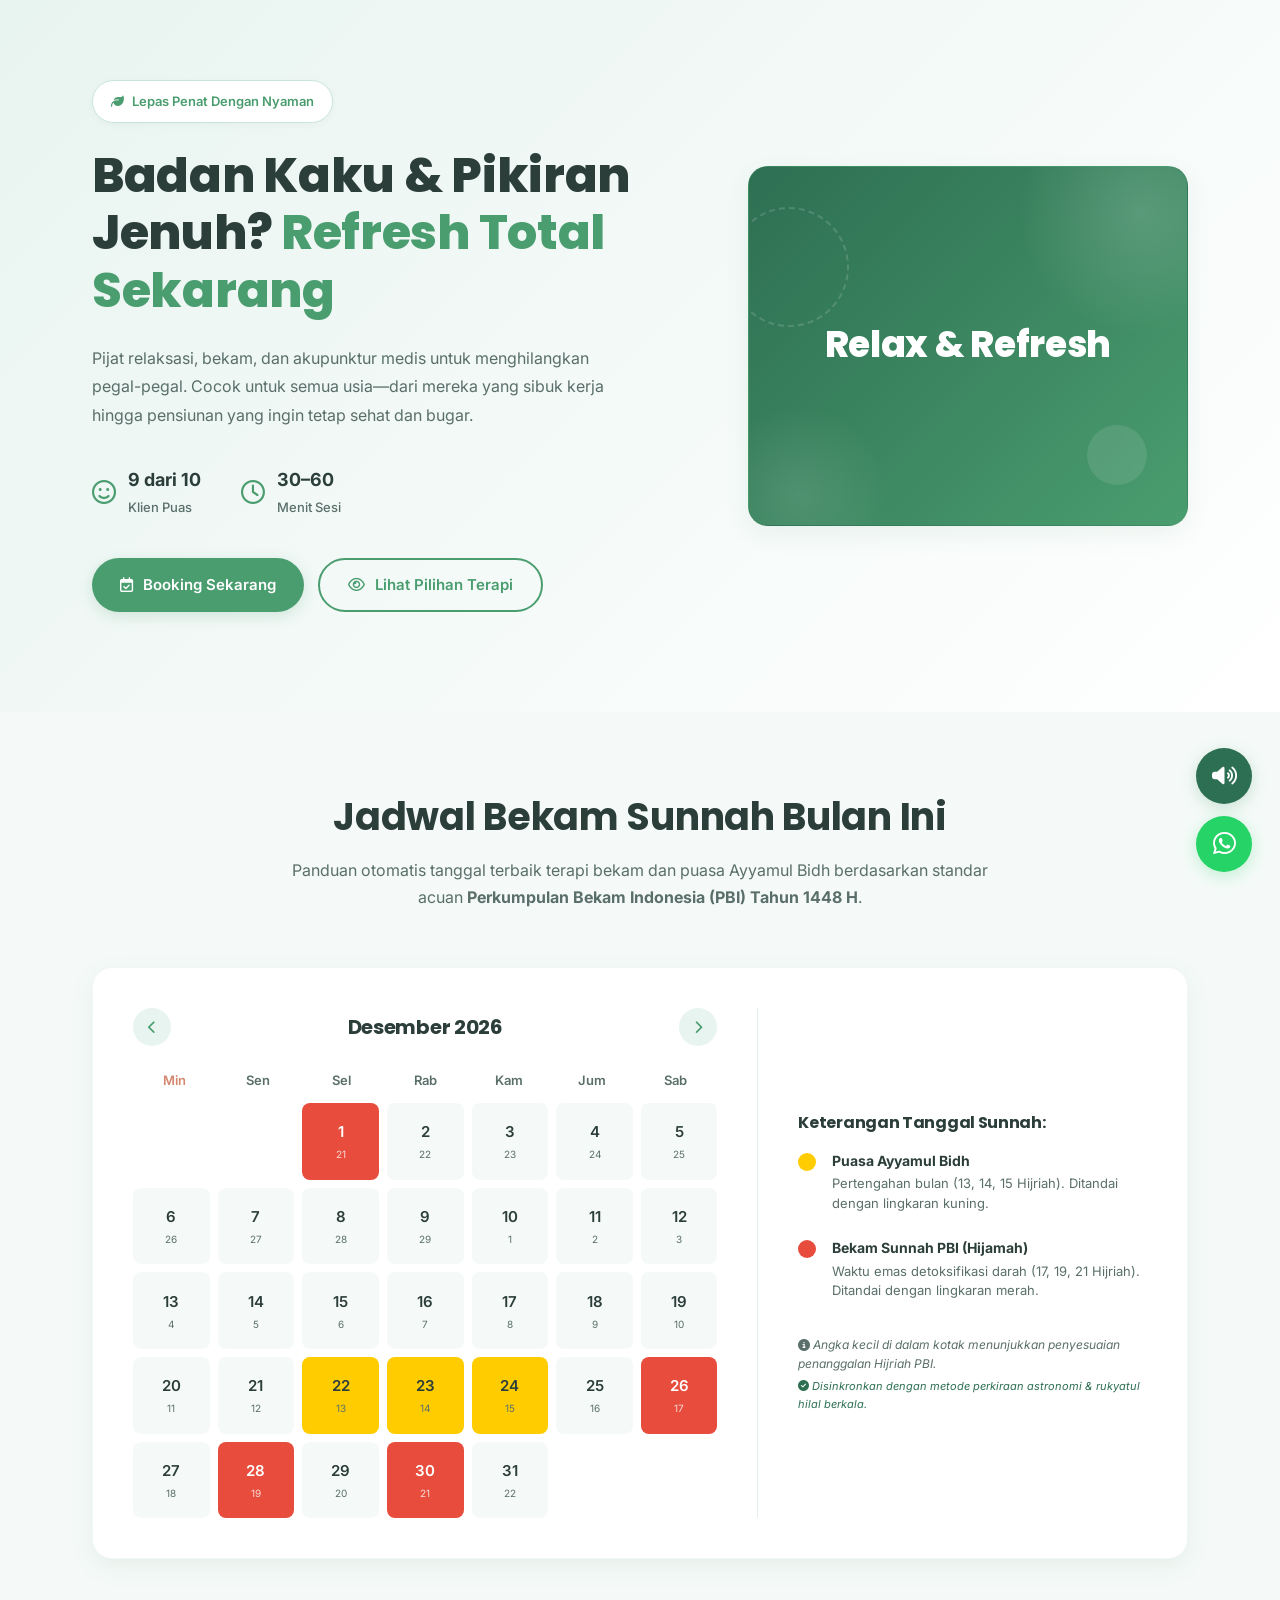
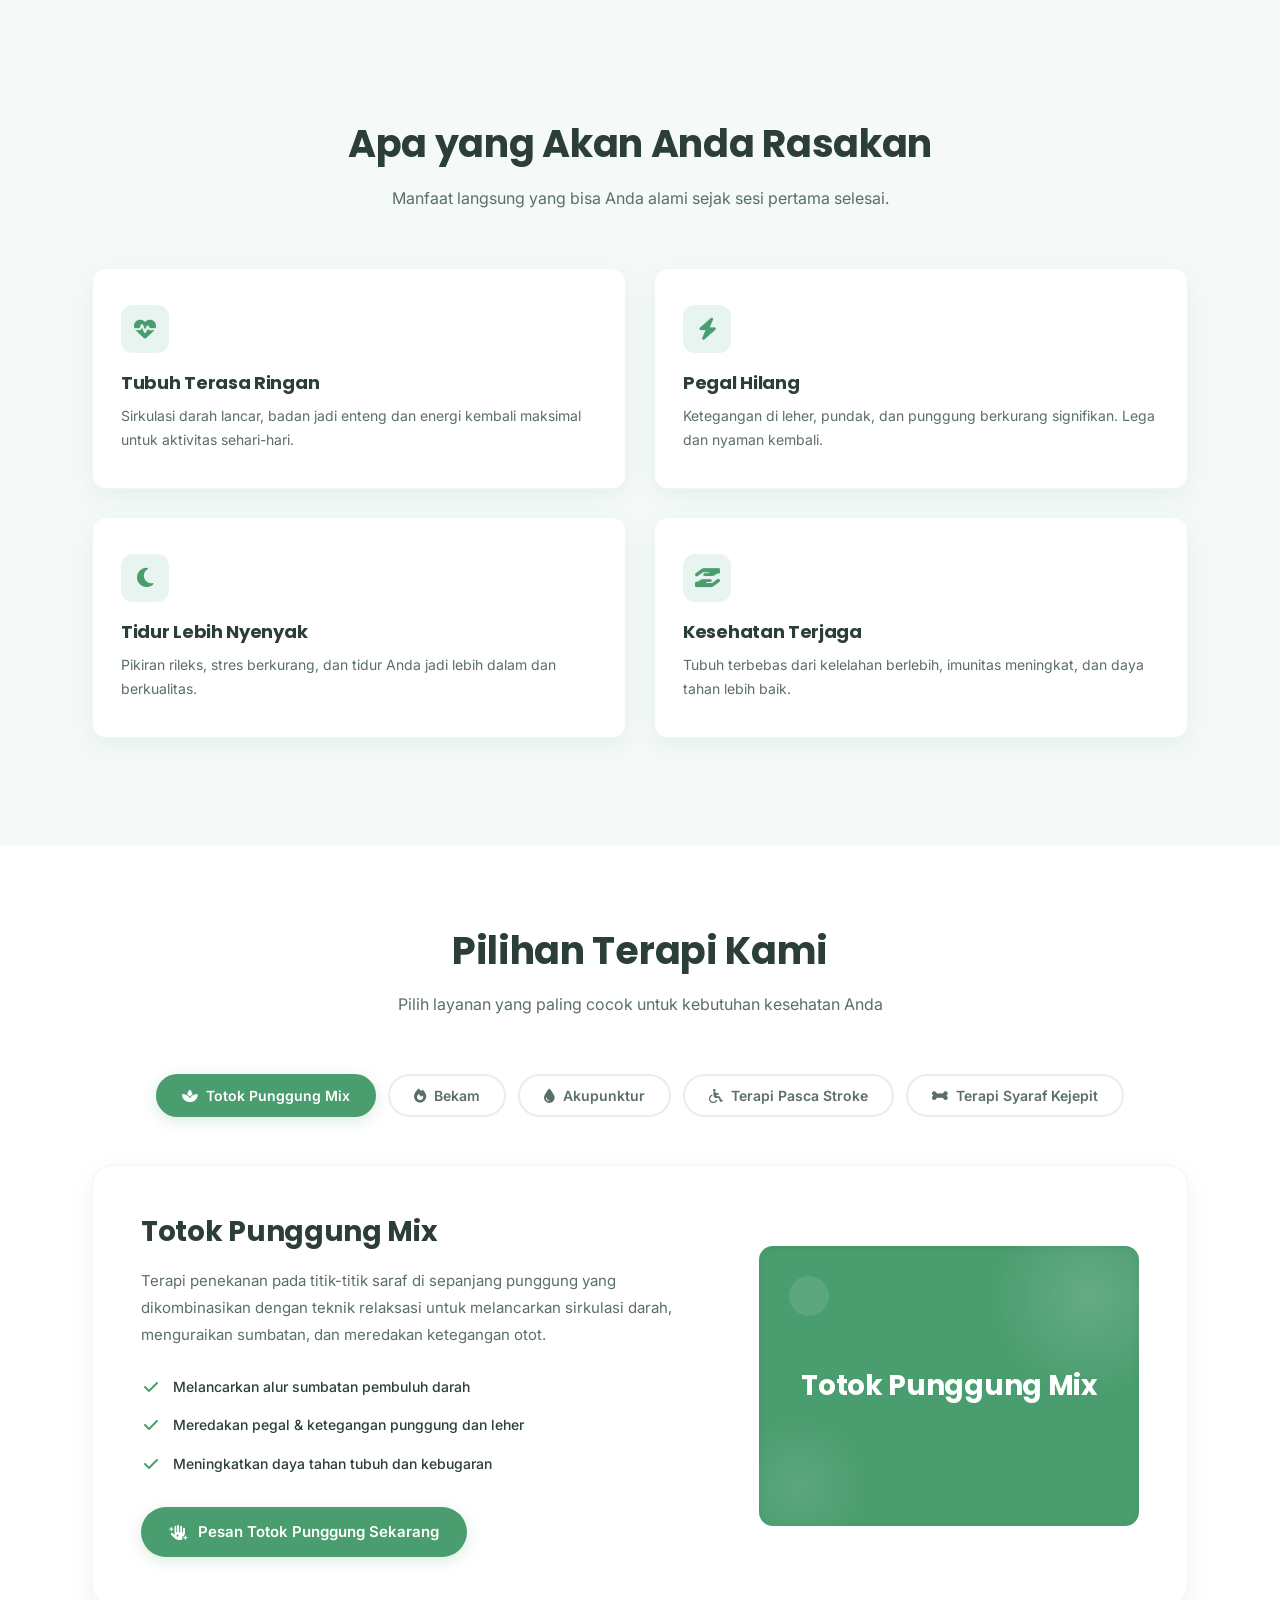
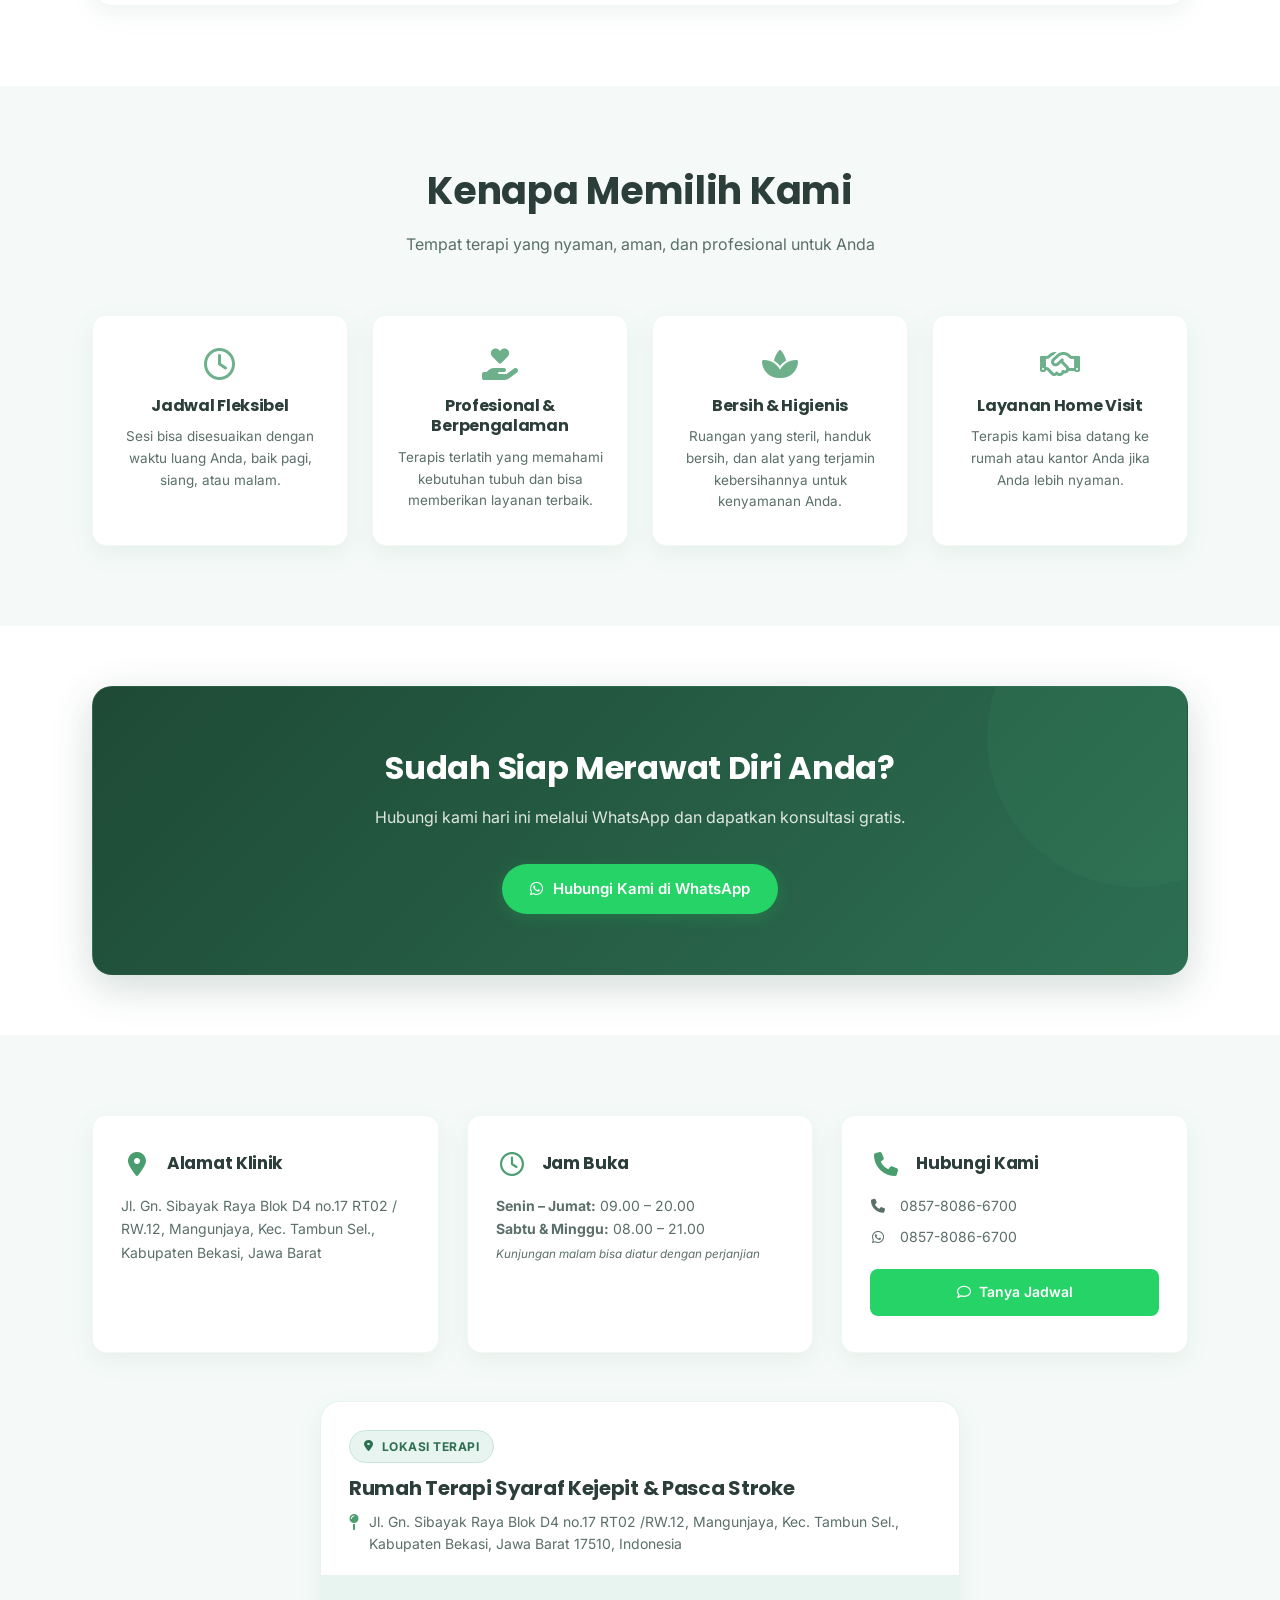
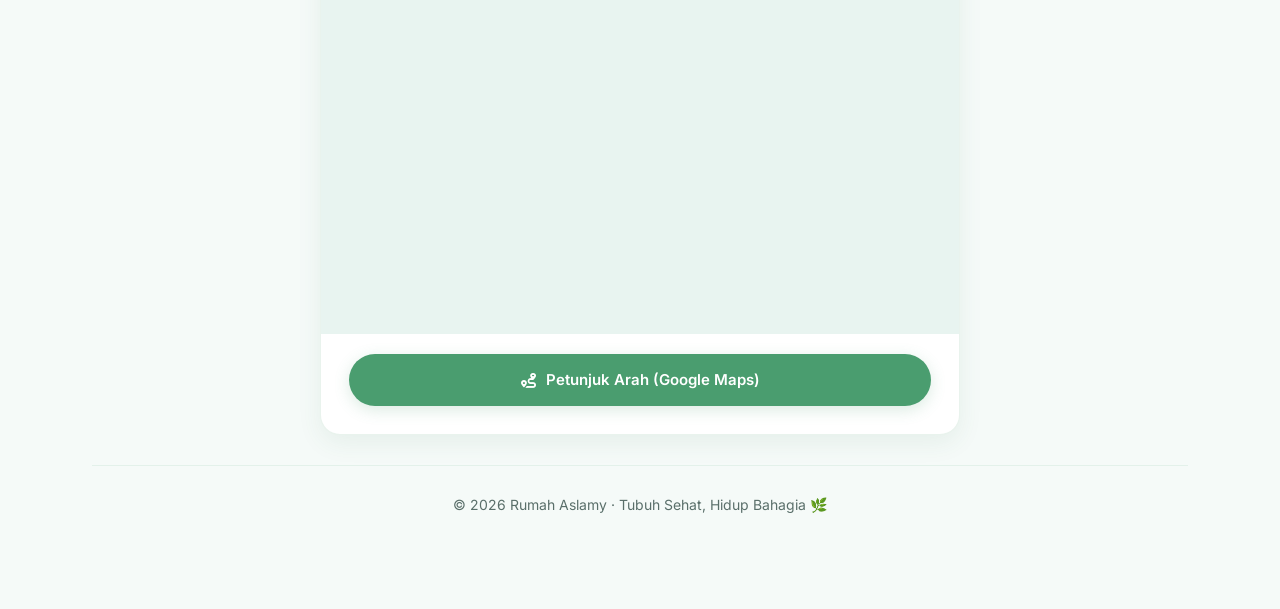
==== commit 815de10f: "Commit" ====
--- a/home.html
+++ b/home.html
@@ -136,7 +136,6 @@
         </div>
     </section>
 
-    <!-- ======== TERAPI ANDALAN ======== -->
     <section class="section-padding" id="terapi">
         <div class="container">
             <div class="section-header">
@@ -145,7 +144,7 @@
             </div>
 
             <div class="terapi-tabs">
-                <button class="tab-btn active" onclick="switchTab('pijat', this)"><i class="fa-solid fa-spa"></i> Pijat Relaksasi</button>
+                <button class="tab-btn active" onclick="switchTab('pijat', this)"><i class="fa-solid fa-spa"></i> Totok Punggung Mix</button>
                 <button class="tab-btn" onclick="switchTab('bekam', this)"><i class="fa-solid fa-fire"></i> Bekam</button>
                 <button class="tab-btn" onclick="switchTab('akupunktur', this)"><i class="fa-solid fa-droplet"></i> Akupunktur</button>
                 <button class="tab-btn" onclick="switchTab('stroke', this)"><i class="fa-solid fa-wheelchair"></i> Terapi Pasca Stroke</button>
@@ -154,21 +153,20 @@
 
             <div class="terapi-display">
                 <div class="terapi-info">
-                    <h3 id="tab-title">Pijat Relaksasi Tradisional</h3>
-                    <p id="tab-desc">Pijat lembut namun efektif yang menggabungkan teknik tradisional dan modern. Aman untuk semua usia, dari yang muda hingga lansia. Otot Anda akan terasa rileks dan nyaman setelah sesi selesai.</p>
+                    <h3 id="tab-title">Totok Punggung Mix</h3>
+                    <p id="tab-desc">Terapi penekanan pada titik-titik saraf di sepanjang punggung yang dikombinasikan dengan teknik relaksasi untuk melancarkan sirkulasi darah, menguraikan sumbatan, dan meredakan ketegangan otot.</p>
                     <ul class="terapi-list" id="tab-checklist"></ul>
                     <a href="#booking" class="btn btn-primary" id="tab-btn-action">
                         <i id="tab-btn-icon" class="fa-solid fa-hand-sparkles"></i>
-                        <span id="tab-btn-text">Pesan Sesi Pijat</span>
+                        <span id="tab-btn-text">Pesan Sesi Totok Punggung</span>
                     </a>
                 </div>
                 <div class="terapi-visual-box" id="tab-visual-box">
-                    <!-- Corak Bulatan Mulus Animated -->
                     <div class="circle-decor circle-1" style="width: 200px; height: 200px; top: -50px; right: -50px;"></div>
                     <div class="circle-decor circle-2" style="width: 140px; height: 140px; bottom: -30px; left: -30px;"></div>
                     <div class="circle-decor circle-4" style="width: 40px; height: 40px; top: 30px; left: 30px;"></div>
                     
-                    <h4 id="tab-visual-text">Pijat Relaksasi</h4>
+                    <h4 id="tab-visual-text">Totok Punggung Mix</h4>
                 </div>
             </div>
         </div>
@@ -212,7 +210,7 @@
             <div class="cta-banner">
                 <h2>Sudah Siap Merawat Diri Anda?</h2>
                 <p>Hubungi kami hari ini melalui WhatsApp dan dapatkan konsultasi gratis.</p>
-                <a href="https://wa.me/6285780866700" class="btn btn-whatsapp" target="_blank">
+                <a href="https://wa.me/6285780866700?text=Assalamualaikum%20Admin,%20saya%20tertarik%20dengan%20layanan%20Terapi%20Panggilan%3B%0ANama%20%3A%20%0AUsia%20%3A%0AAlamat%20%3A%0AKeluhan%20%3A%0AJenis%20Terapi%3A%0AMohon%20info%20kesediaan%20waktu%20dan%20terapisnya,%20Terimakasih" class="btn btn-whatsapp" target="_blank">
                     <i class="fa-brands fa-whatsapp"></i> Hubungi Kami di WhatsApp
                 </a>
             </div>
@@ -246,7 +244,7 @@
                         <p class="contact-item"><i class="fa-solid fa-phone"></i> 0857-8086-6700</p>
                         <p class="contact-item"><i class="fa-brands fa-whatsapp"></i> 0857-8086-6700</p>
                     </div>
-                    <a href="https://wa.me/6285780866700" class="btn-chat-now" target="_blank">
+                    <a href="https://wa.me/6285780866700?text=Assalamualaikum%20Admin,%20saya%20tertarik%20dengan%20layanan%20Terapi%20Panggilan%3B%0ANama%20%3A%20%0AUsia%20%3A%0AAlamat%20%3A%0AKeluhan%20%3A%0AJenis%20Terapi%3A%0AMohon%20info%20kesediaan%20waktu%20dan%20terapisnya,%20Terimakasih" class="btn-chat-now" target="_blank">
                         <i class="fa-regular fa-comment"></i> Tanya Jadwal
                     </a>
                 </div>
@@ -298,7 +296,7 @@
     </section>
 
     <!-- Floating WA -->
-    <a href="https://wa.me/6285780866700" class="floating-wa" target="_blank" aria-label="Chat WhatsApp">
+    <a href="https://wa.me/6285780866700?text=Assalamualaikum%20Admin,%20saya%20tertarik%20dengan%20layanan%20Terapi%20Panggilan%3B%0ANama%20%3A%20%0AUsia%20%3A%0AAlamat%20%3A%0AKeluhan%20%3A%0AJenis%20Terapi%3A%0AMohon%20info%20kesediaan%20waktu%20dan%20terapisnya,%20Terimakasih" class="floating-wa" target="_blank" aria-label="Chat WhatsApp">
         <i class="fa-brands fa-whatsapp"></i>
     </a>
 
--- a/style.css
+++ b/style.css
@@ -1,3 +1,7 @@
+html {
+    scroll-behavior: smooth;
+}
+
 /* ===================================================
    TEMA HIJAU NATURAL & SOFT - Rumah Therapy Aslamy
    =================================================== */
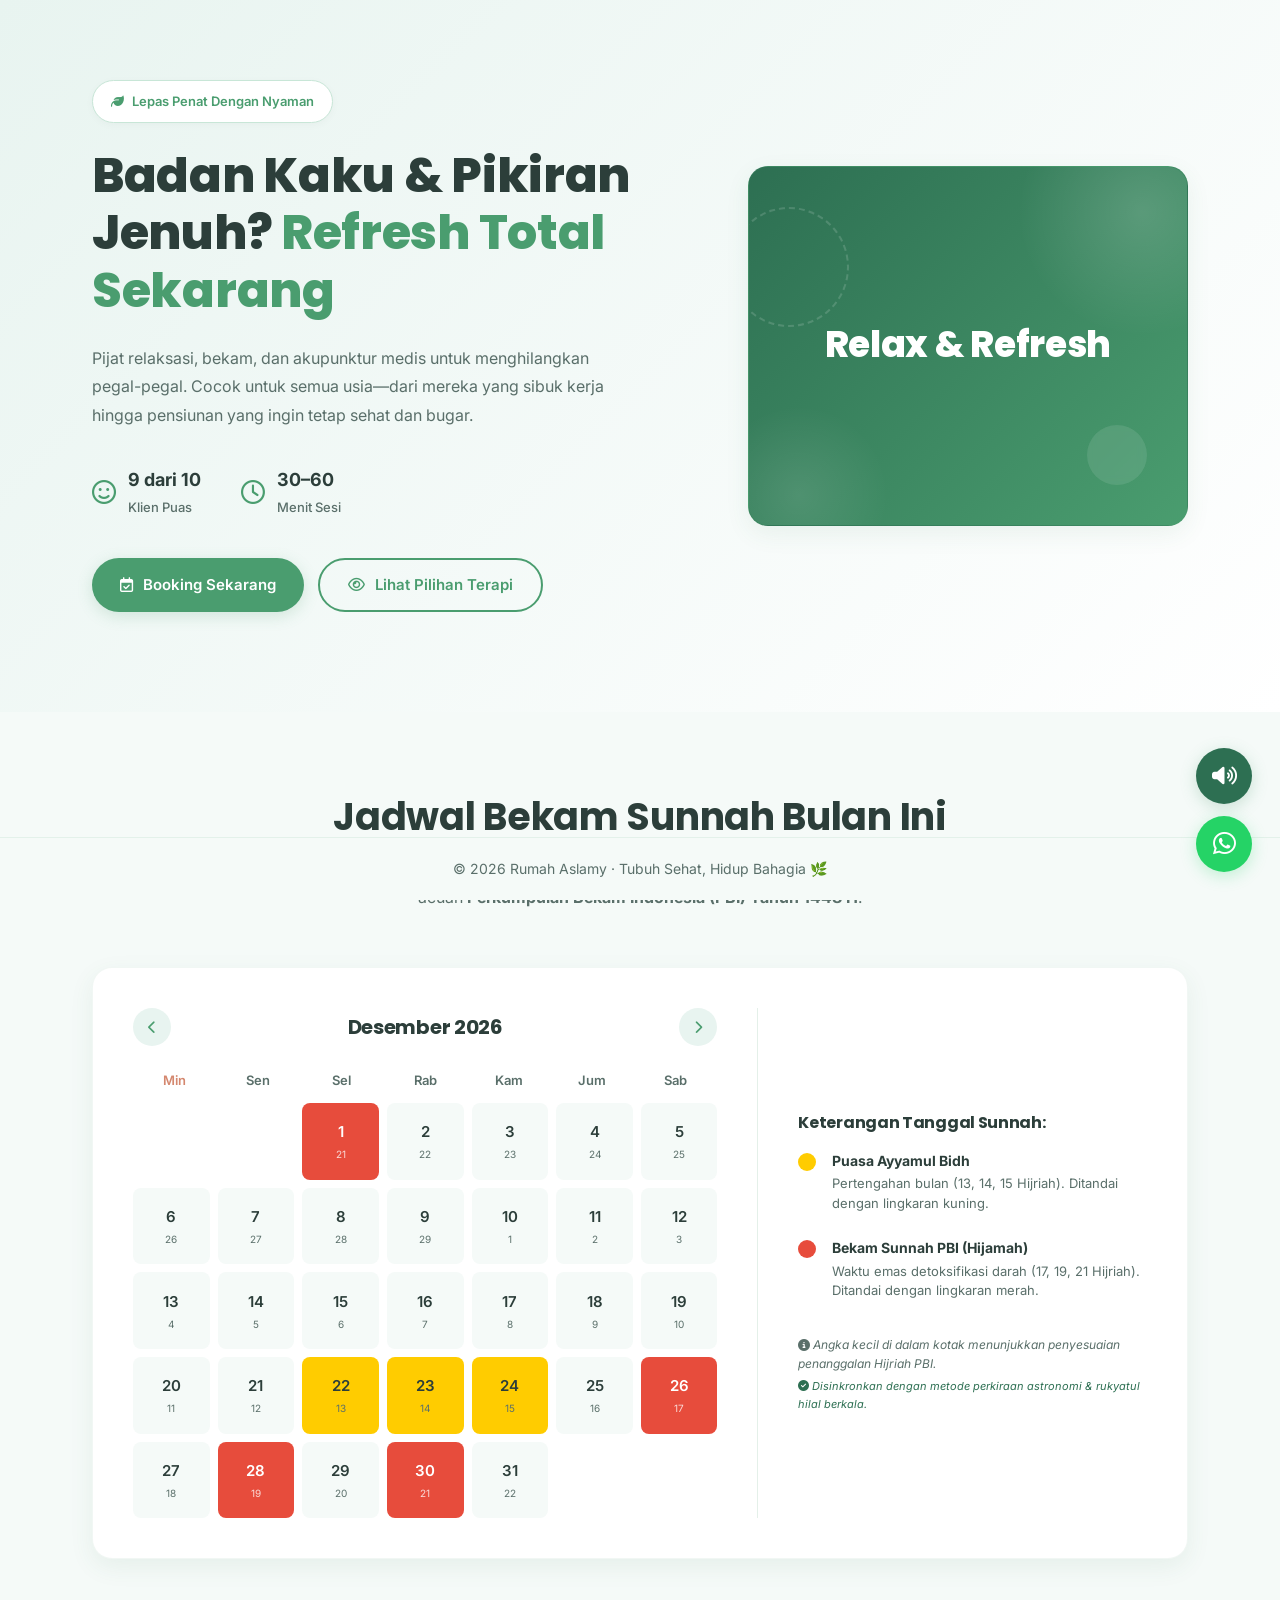
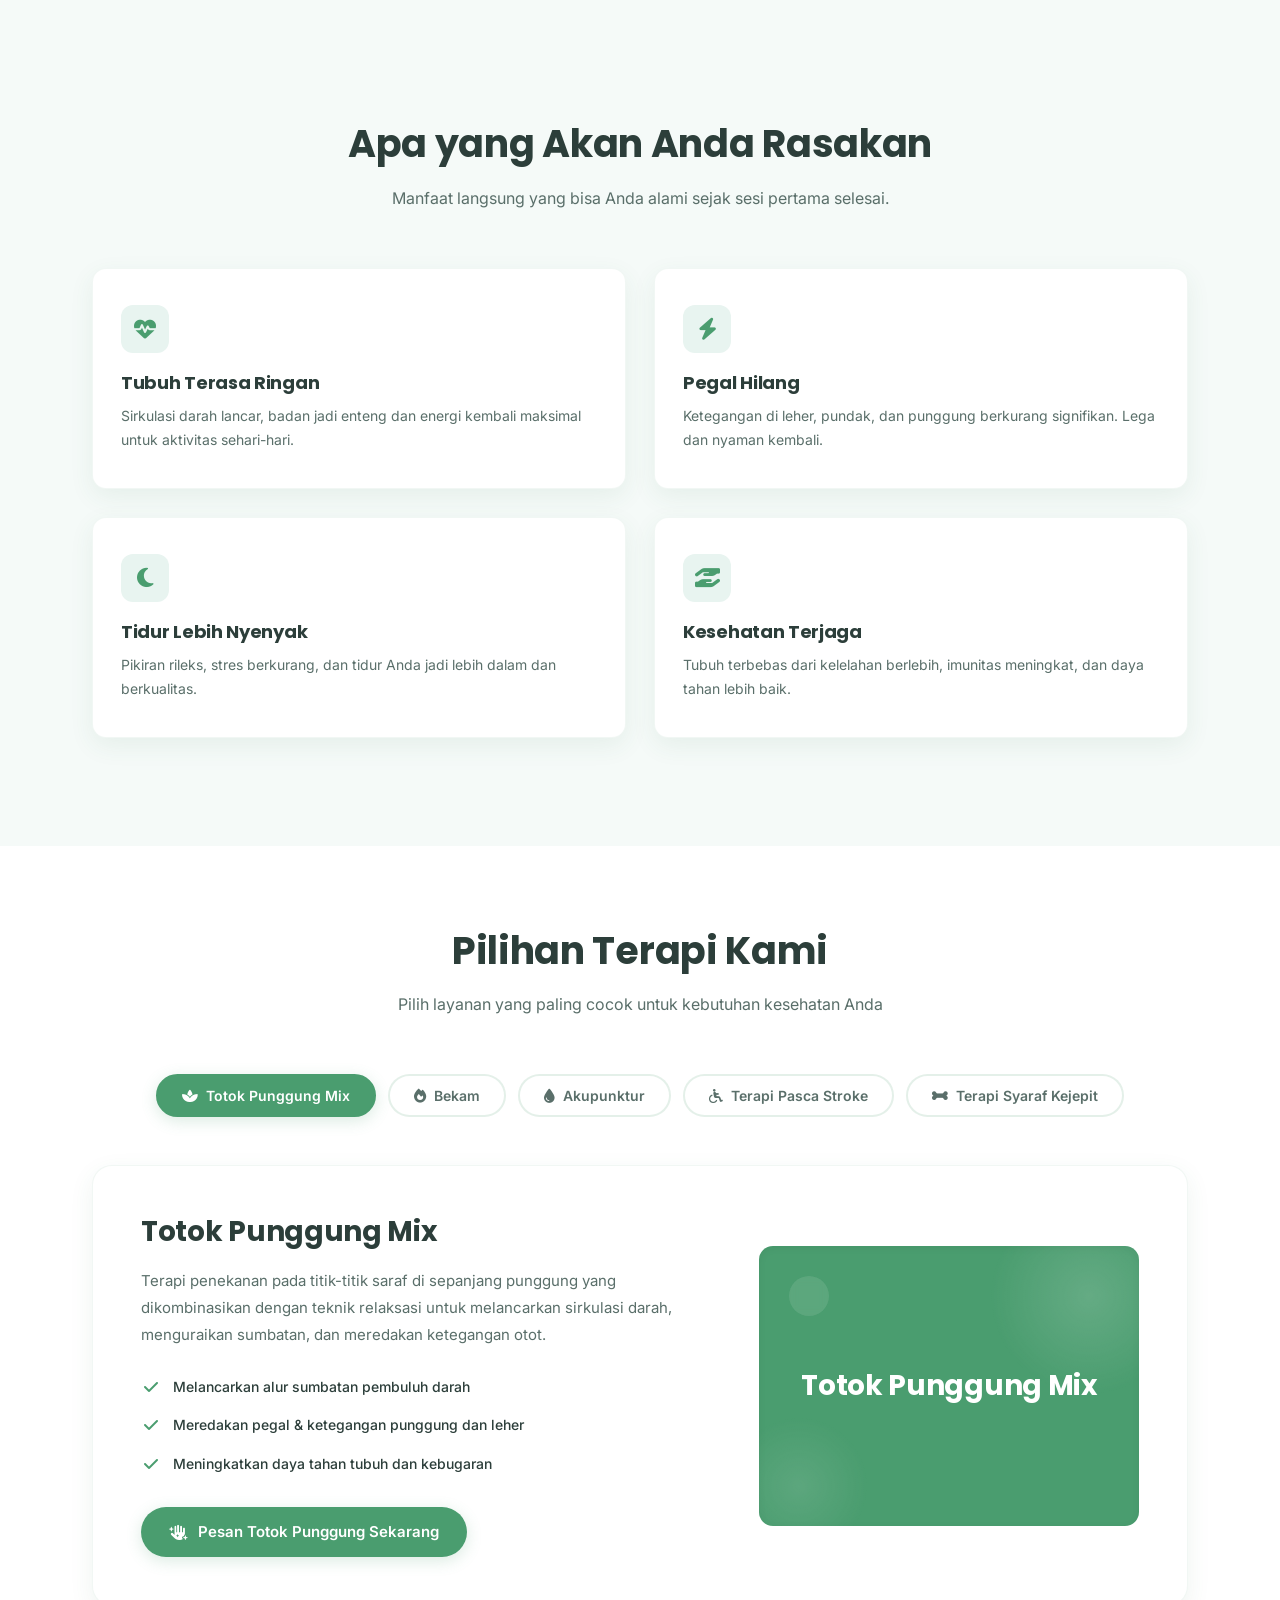
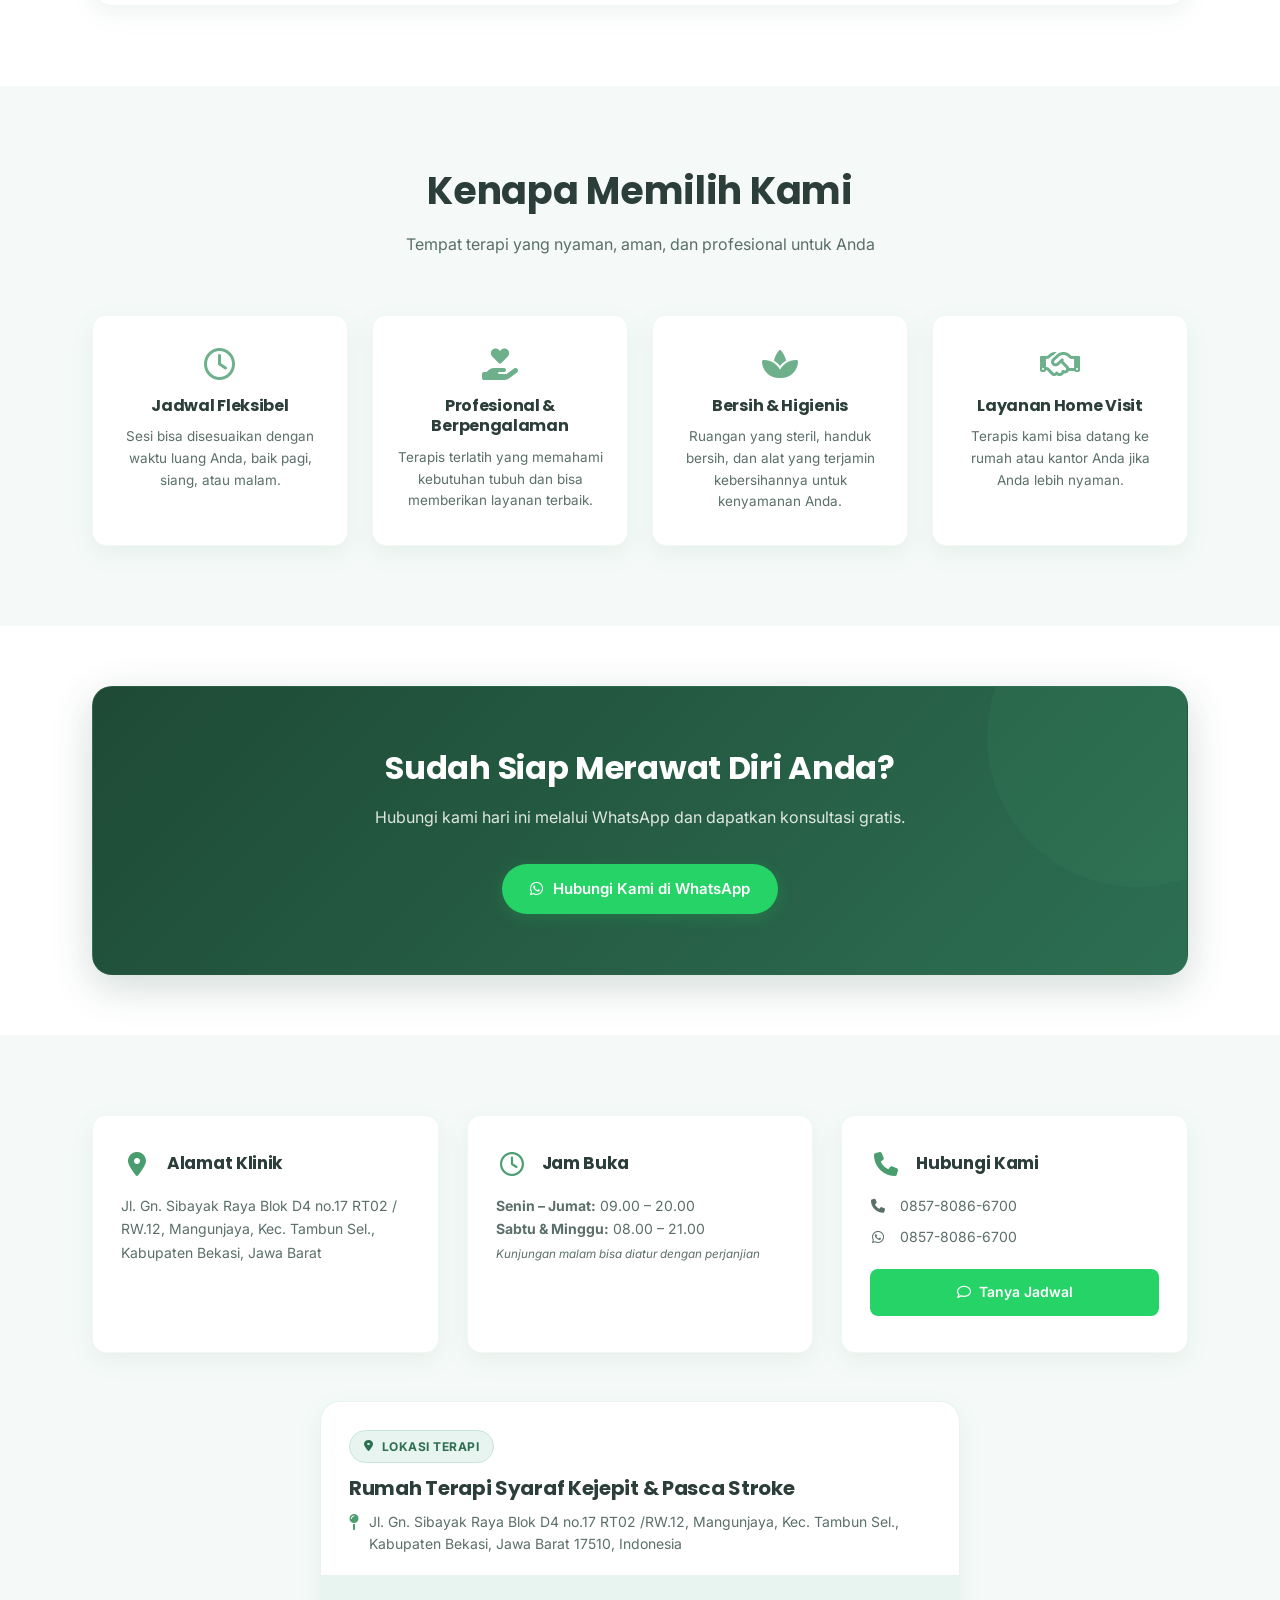
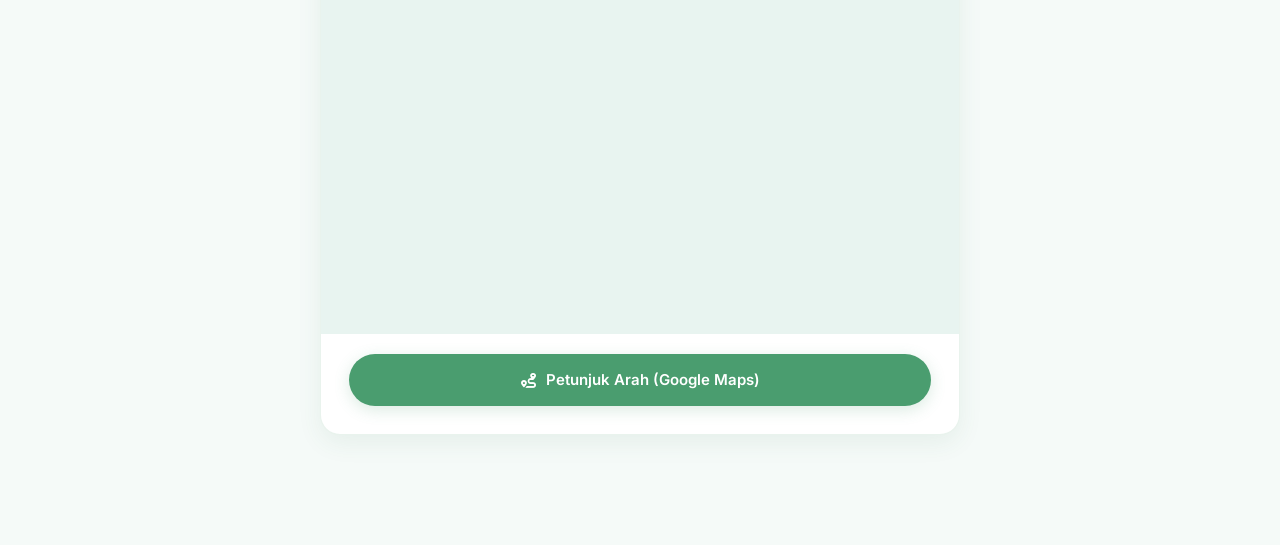
==== commit 51dc20e0: "Commit" ====
--- a/home.html
+++ b/home.html
@@ -288,14 +288,16 @@
             <button id="music-toggle" class="floating-music playing" aria-label="Matikan Musik Relaksasi">
                 <i class="fa-solid fa-volume-high"></i>
             </button>
-
-            <div class="bottom-bar">
-                <p>&copy; 2026 Rumah Aslamy · Tubuh Sehat, Hidup Bahagia 🌿</p>
-            </div>
-        </div>
-    </section>
-
-    <!-- Floating WA -->
+            
+            <footer>
+                <div class="bottom-bar">
+                    <p>&copy; 2026 Rumah Aslamy · Tubuh Sehat, Hidup Bahagia 🌿</p>
+                </div>
+            </footer>
+
+        </div>
+    </section>
+
     <a href="https://wa.me/6285780866700?text=Assalamualaikum%20Admin,%20saya%20tertarik%20dengan%20layanan%20Terapi%20Panggilan%3B%0ANama%20%3A%20%0AUsia%20%3A%0AAlamat%20%3A%0AKeluhan%20%3A%0AJenis%20Terapi%3A%0AMohon%20info%20kesediaan%20waktu%20dan%20terapisnya,%20Terimakasih" class="floating-wa" target="_blank" aria-label="Chat WhatsApp">
         <i class="fa-brands fa-whatsapp"></i>
     </a>
--- a/style.css
+++ b/style.css
@@ -653,8 +653,13 @@
 }
 
 .bottom-bar {
+    position: fixed;
+    bottom: 0;
+    left: 0;
+    width: 100%;
+    background-color: var(--green-bg-card);
     text-align: center;
-    padding: 28px 0 12px;
+    padding: 20px;
     border-top: 1px solid rgba(74, 157, 111, 0.10);
     font-size: 14px;
     color: var(--text-muted);
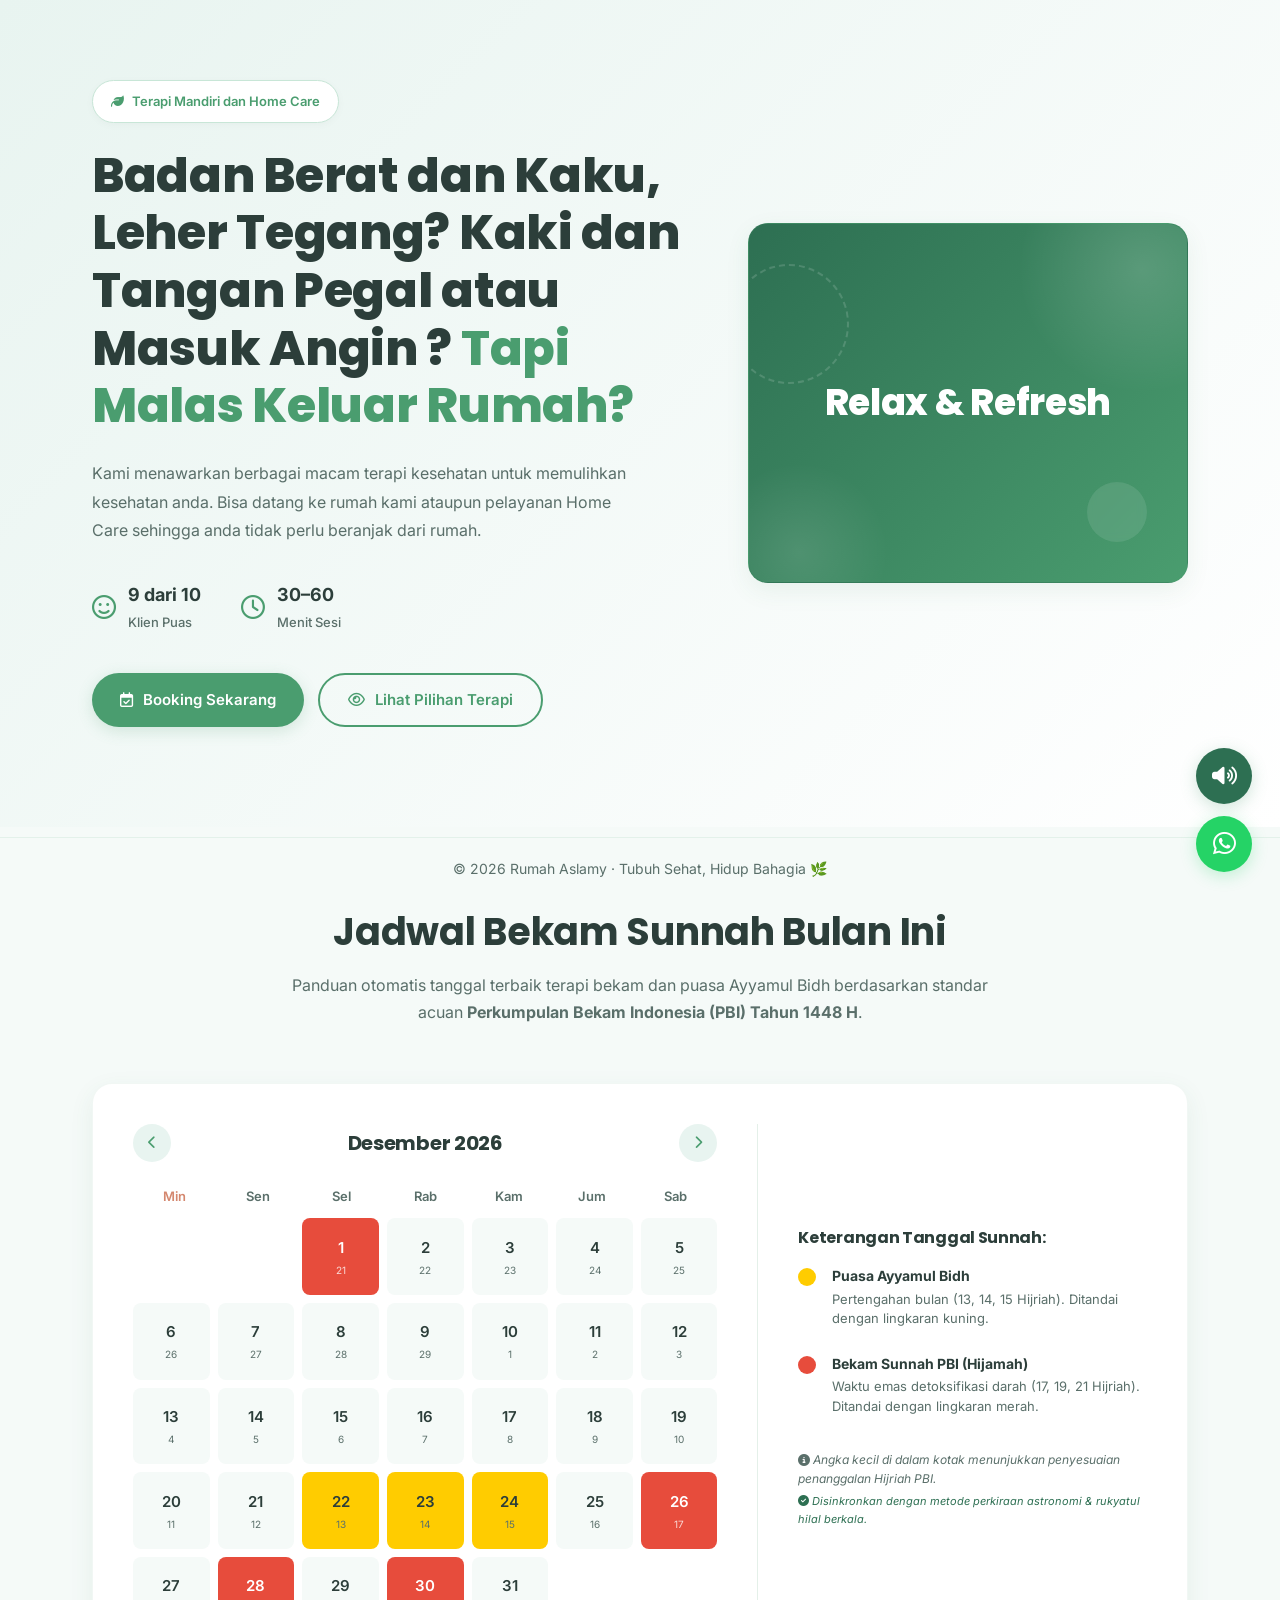
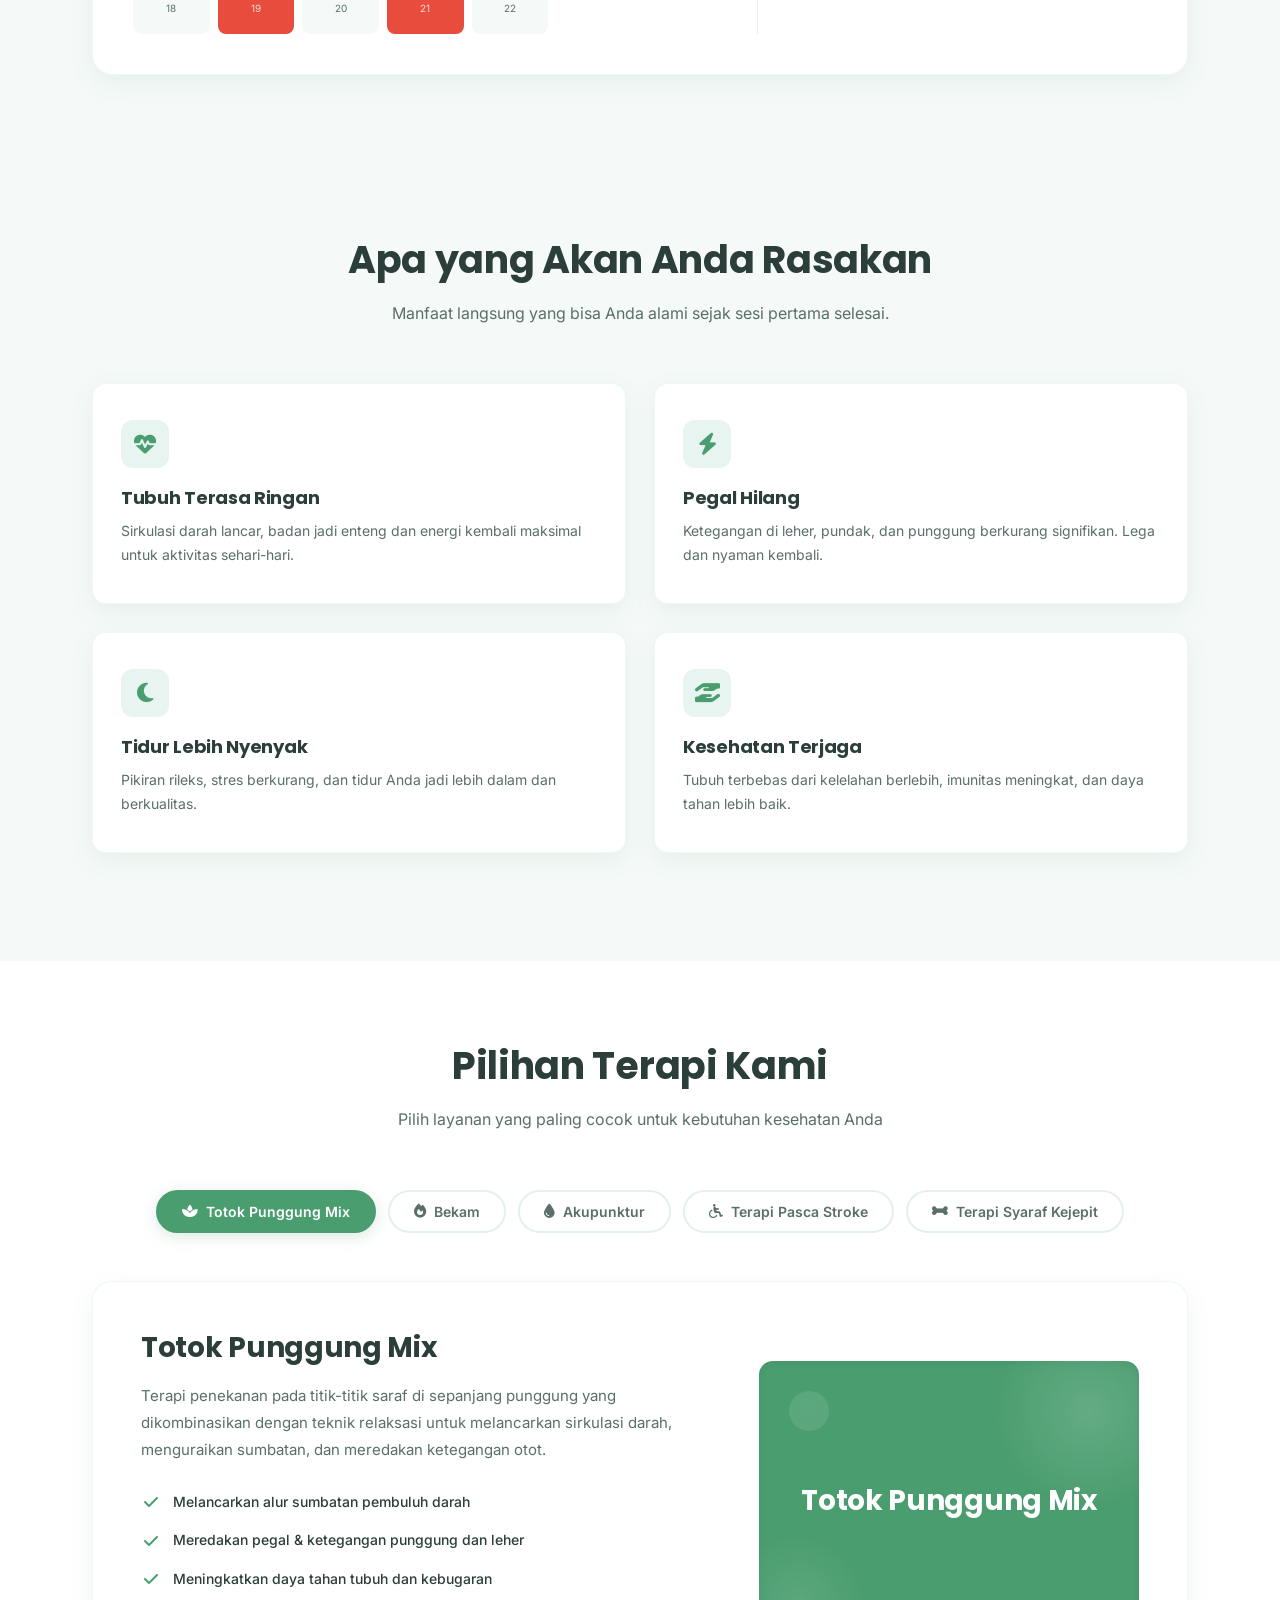
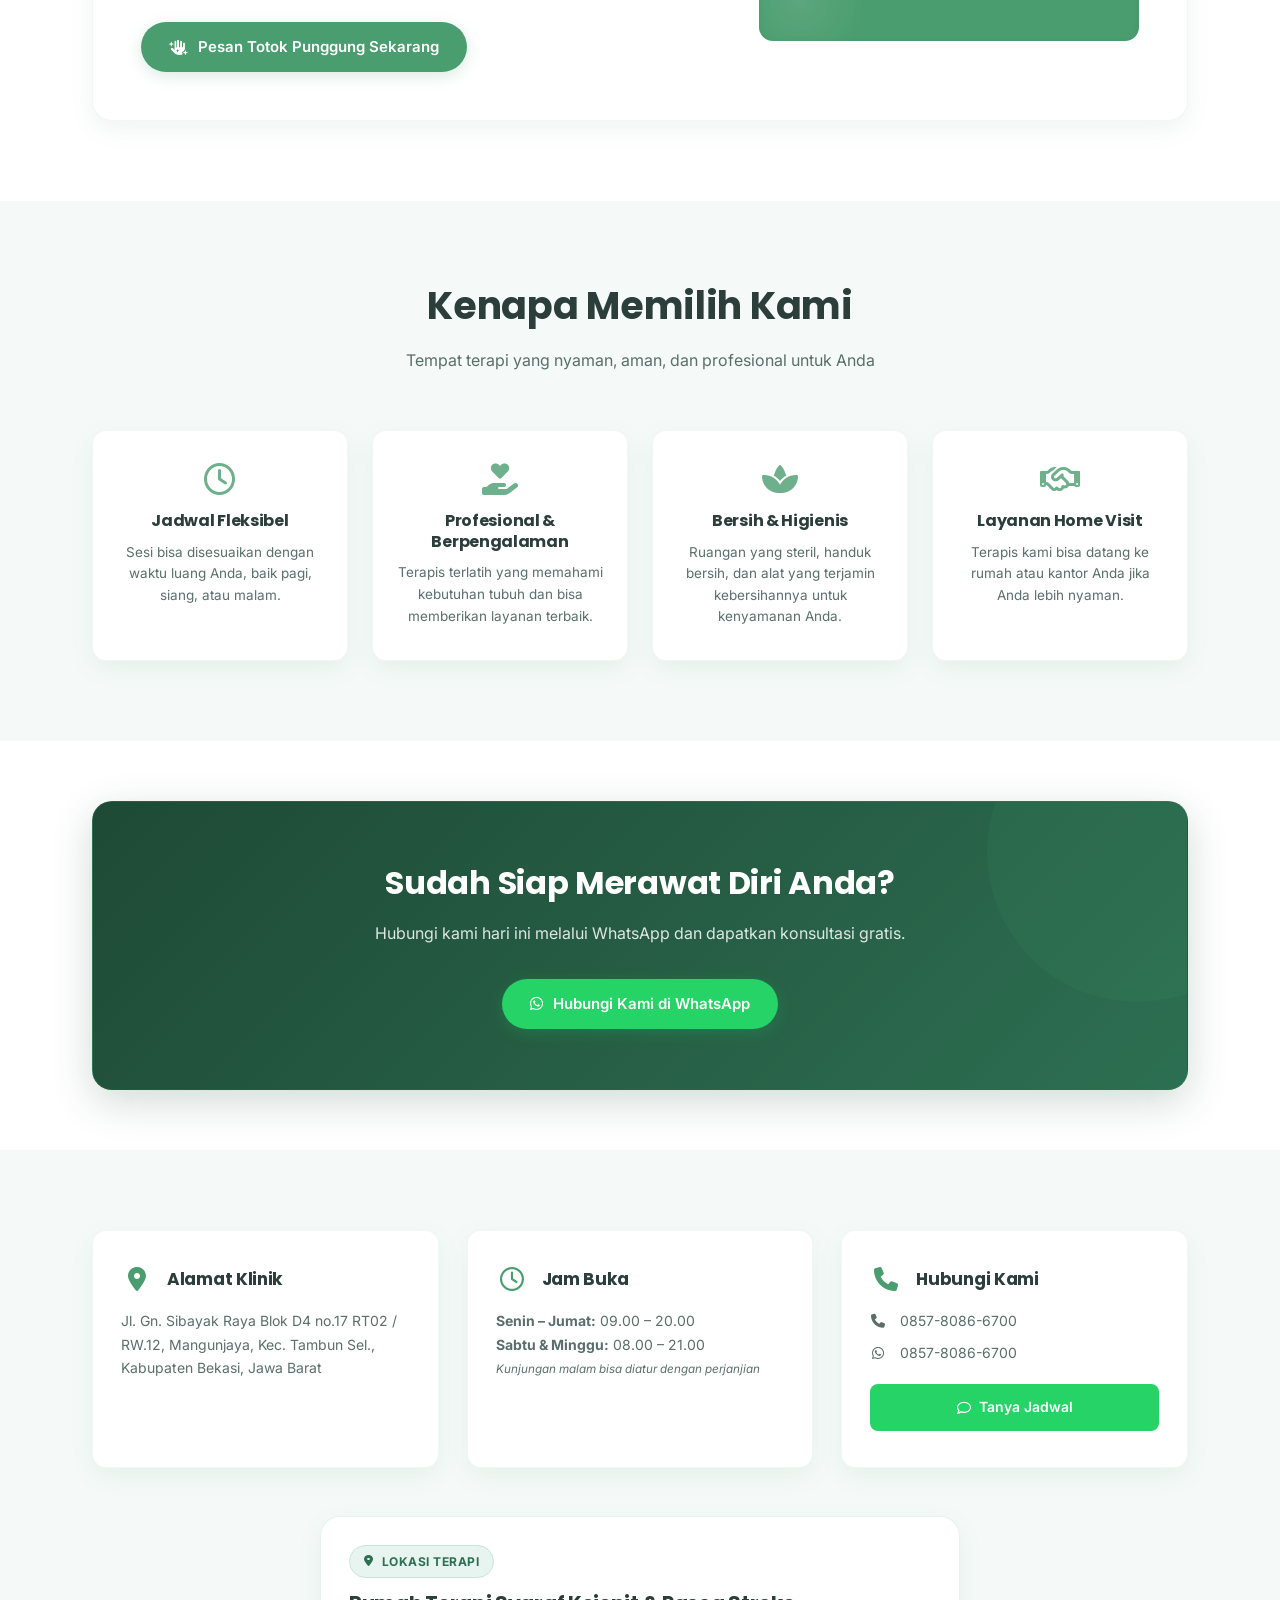
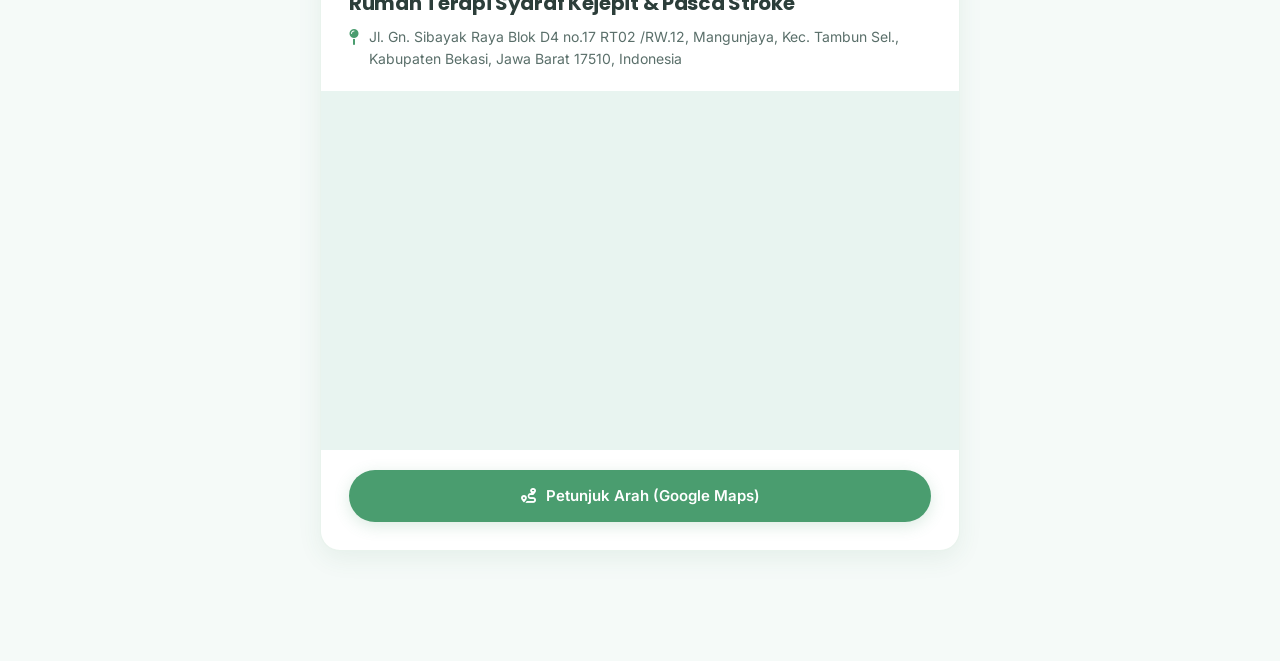
==== commit 1e294d46: "Commit" ====
--- a/home.html
+++ b/home.html
@@ -22,10 +22,11 @@
         <div class="container hero-grid">
             <div class="hero-content">
                 <div class="hero-badge">
-                    <i class="fa-solid fa-leaf"></i> Lepas Penat Dengan Nyaman
-                </div>
-                <h1>Badan Kaku & Pikiran Jenuh? <span>Refresh Total Sekarang</span></h1>
-                <p>Pijat relaksasi, bekam, dan akupunktur medis untuk menghilangkan pegal-pegal. Cocok untuk semua usia—dari mereka yang sibuk kerja hingga pensiunan yang ingin tetap sehat dan bugar.</p>
+                    <i class="fa-solid fa-leaf"></i> Terapi Mandiri dan Home Care
+                </div>
+                <h1>Badan Berat dan Kaku, Leher Tegang? Kaki dan Tangan Pegal atau Masuk Angin ?
+                    <span>Tapi Malas Keluar Rumah?</span></h1>
+                <p>Kami menawarkan berbagai macam terapi kesehatan untuk memulihkan kesehatan anda. Bisa datang ke rumah kami ataupun pelayanan Home Care sehingga anda tidak perlu beranjak dari rumah.</p>
 
                 <div class="hero-stats">
                     <div class="stat-item">
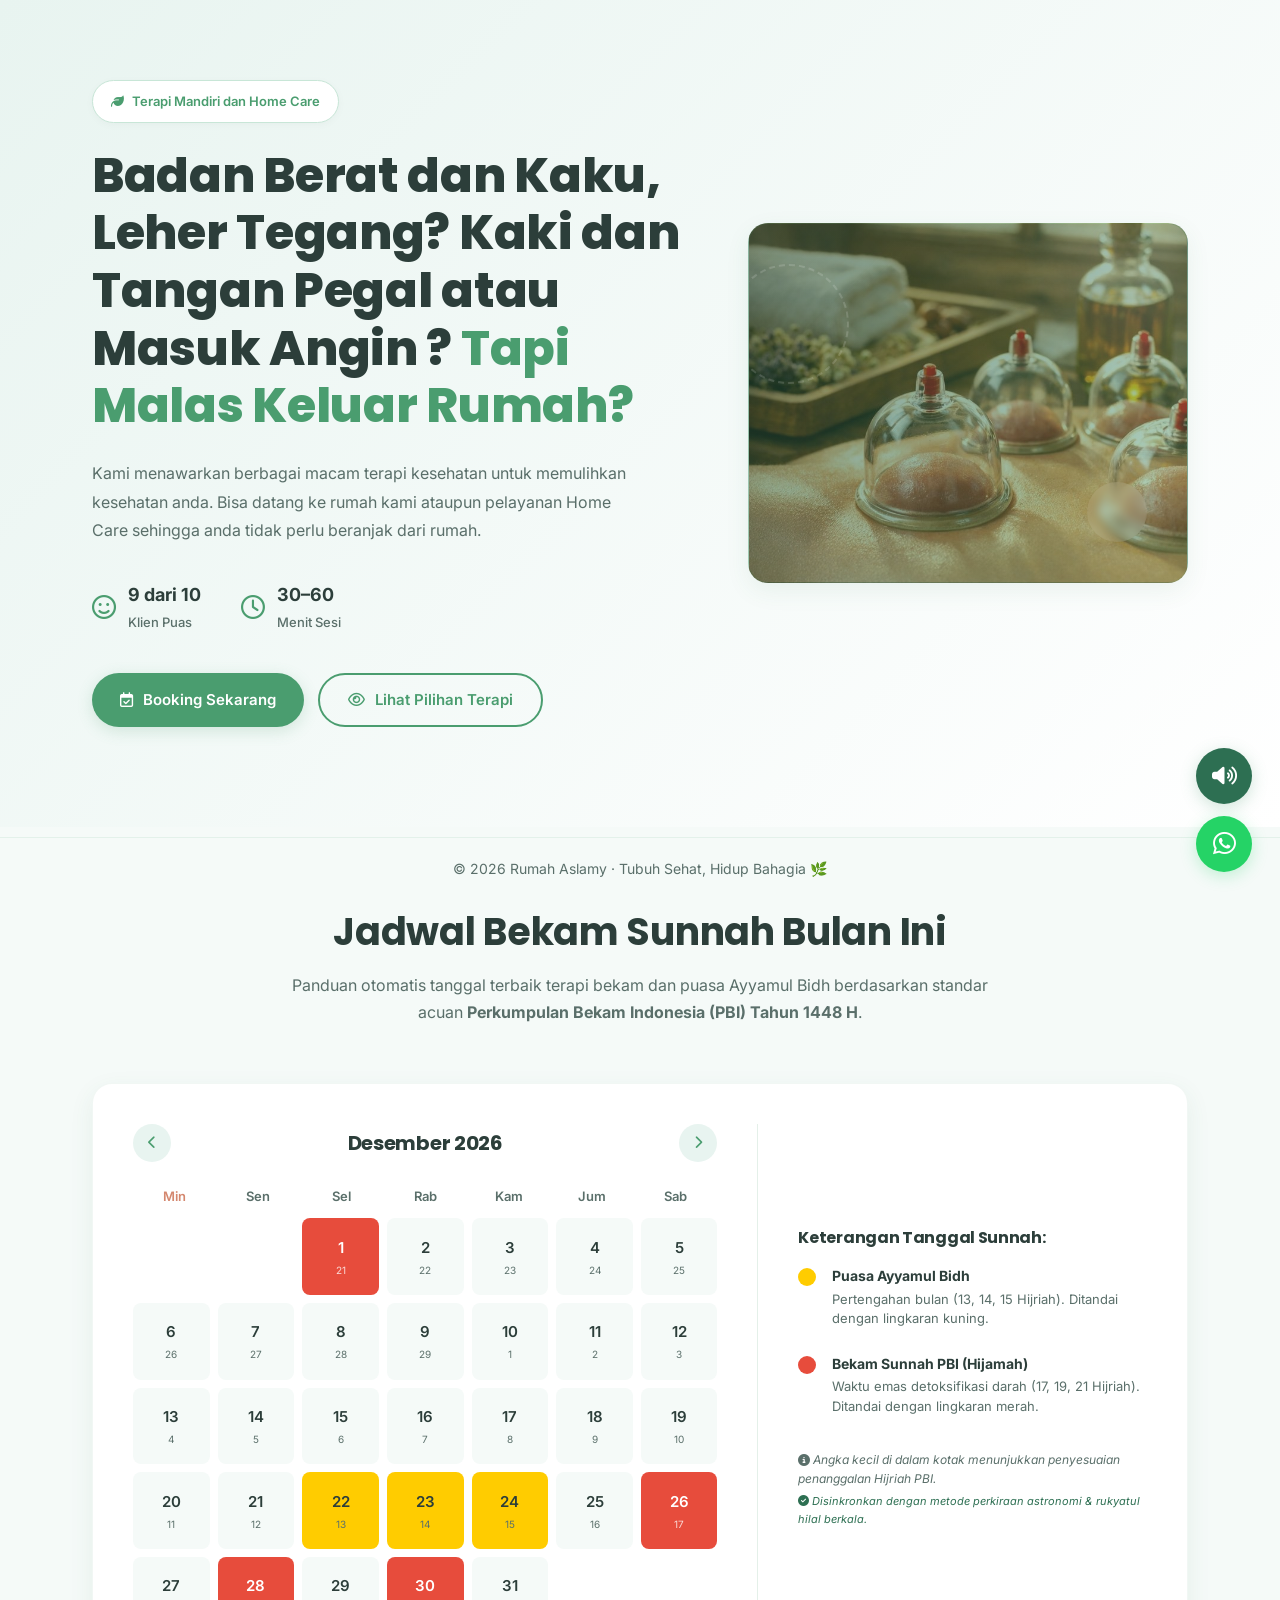
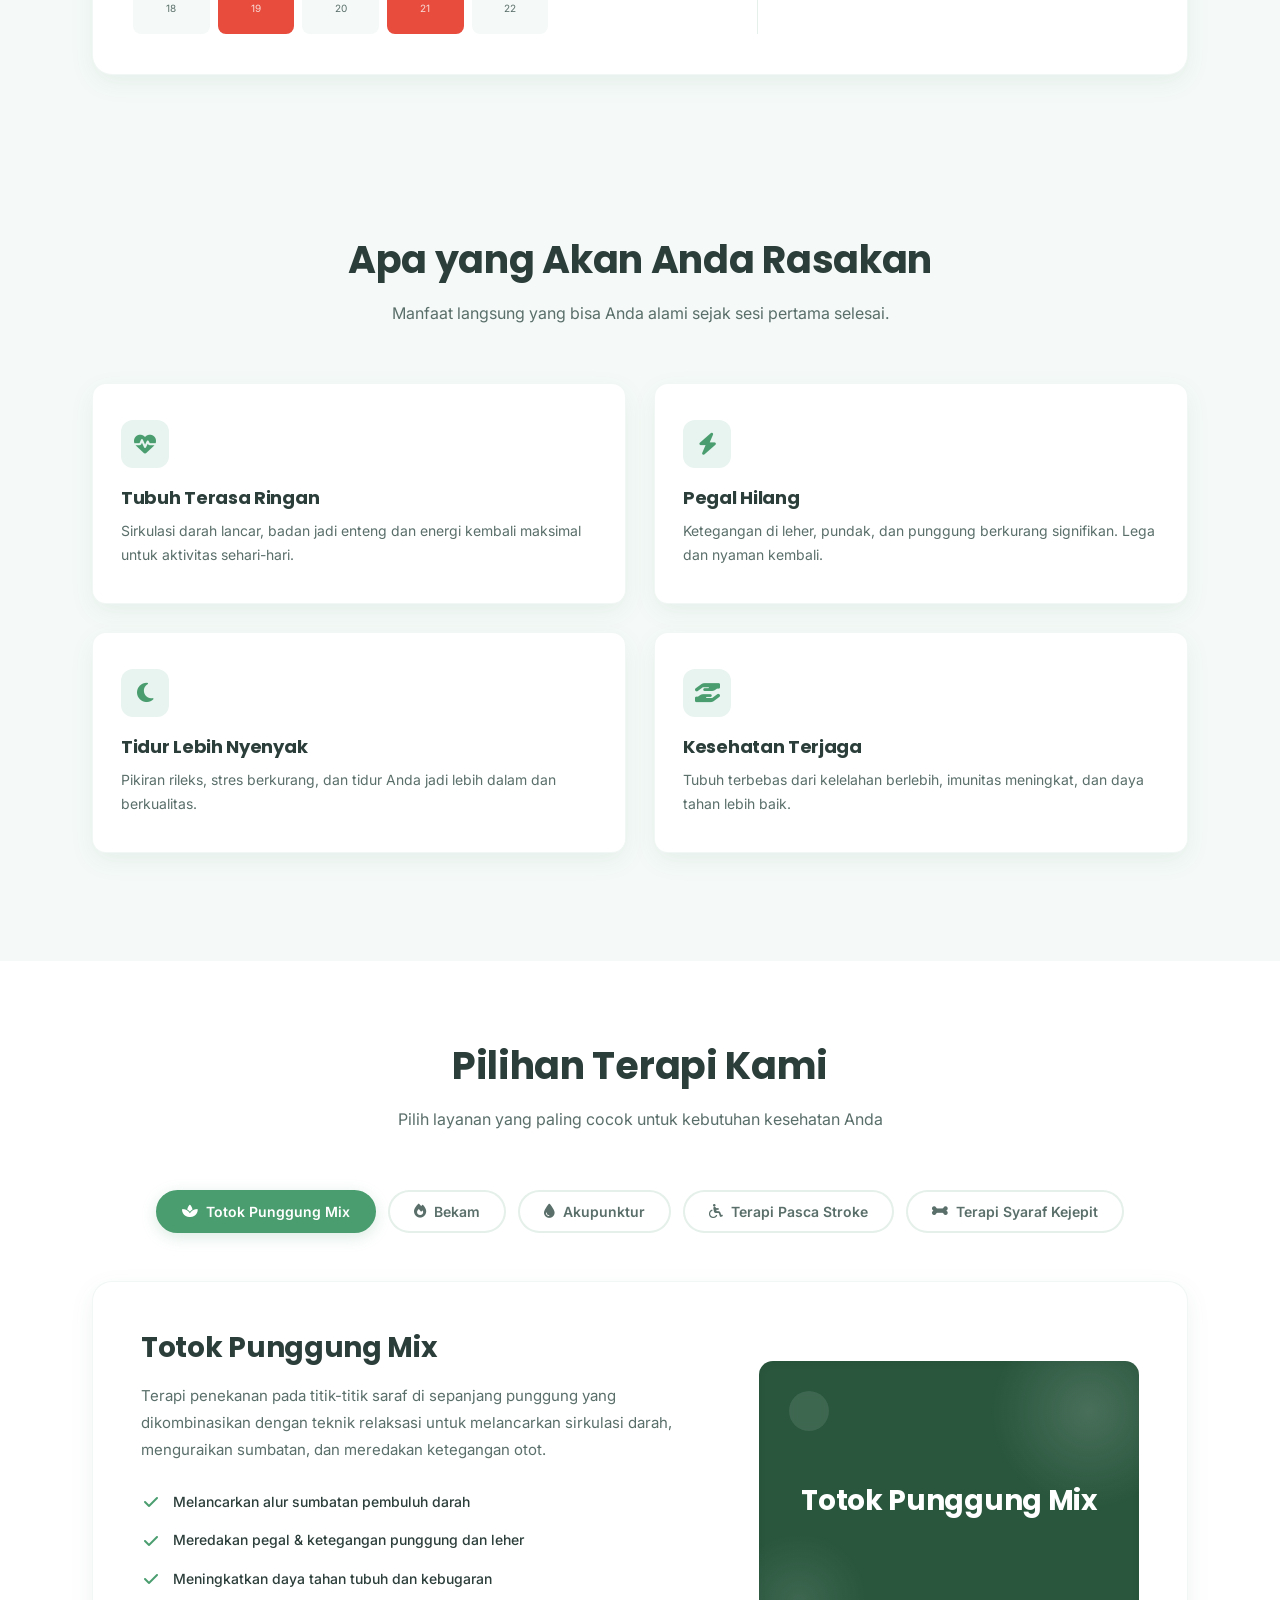
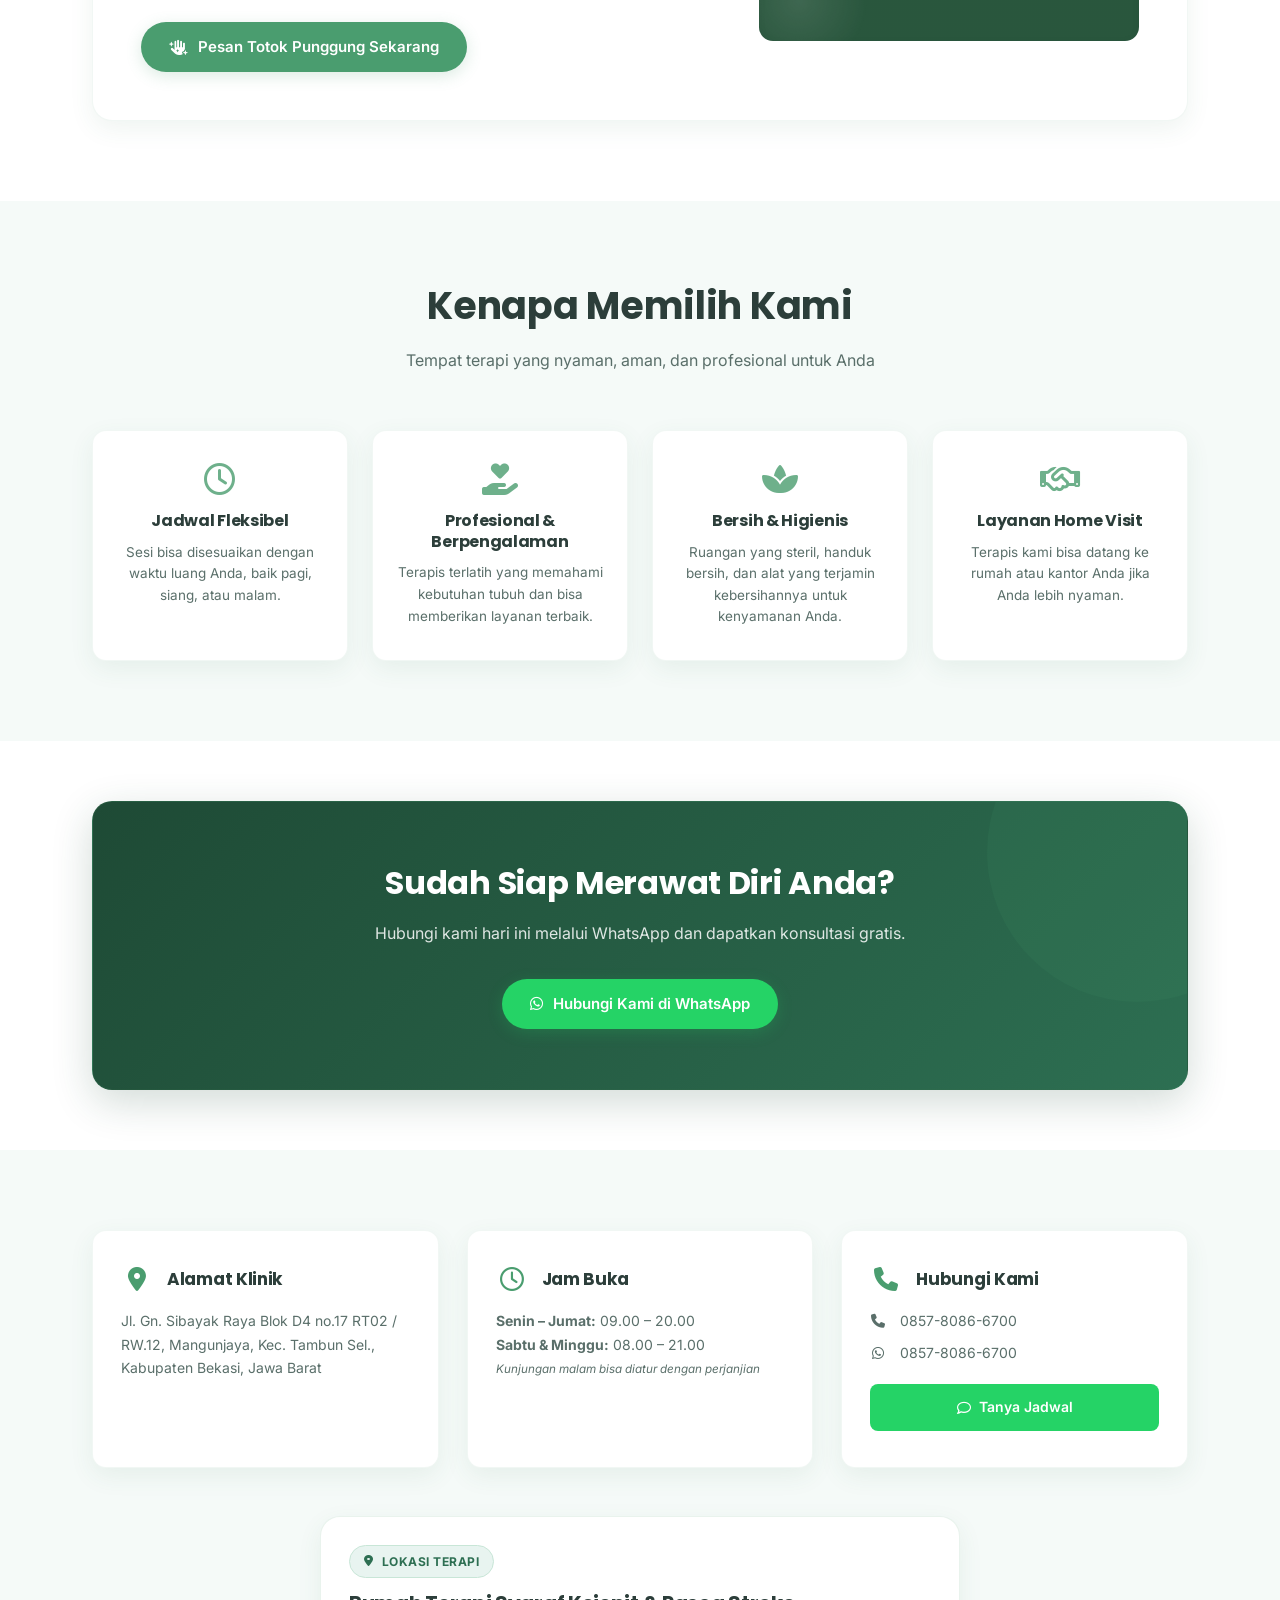
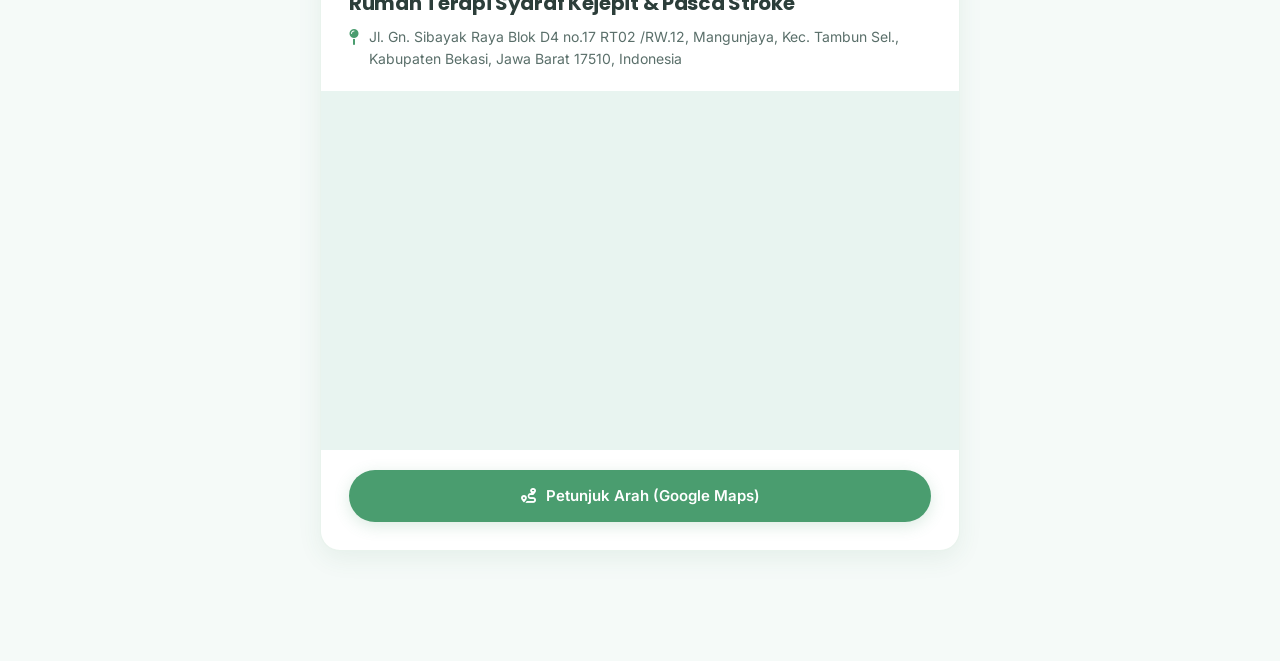
==== commit 1b9d85b4: "Commit" ====
--- a/home.html
+++ b/home.html
@@ -50,8 +50,6 @@
                 <div class="circle-decor circle-2"></div>
                 <div class="circle-decor circle-3"></div>
                 <div class="circle-decor circle-4"></div>
-                
-                <h3>Relax & Refresh</h3>
             </div>
         </div>
     </section>
--- a/style.css
+++ b/style.css
@@ -221,7 +221,8 @@
 }
 
 .hero-visual {
-    background: linear-gradient(135deg, var(--green-dark) 0%, var(--green-primary) 100%);
+    background: linear-gradient(135deg, rgba(30, 74, 53, 0.6) 0%, rgba(74, 157, 111, 0.4) 100%), 
+                url('image.png') no-repeat center/cover;
     border-radius: var(--radius-lg);
     height: 360px;
     display: flex;
@@ -233,6 +234,12 @@
     position: relative;
     overflow: hidden;
 }
+
+.hero-visual:hover {
+    box-shadow: var(--shadow-hover);
+    transform: translateY(-4px);
+}
+
 
 /* Decorative Circles */
 .circle-decor {
